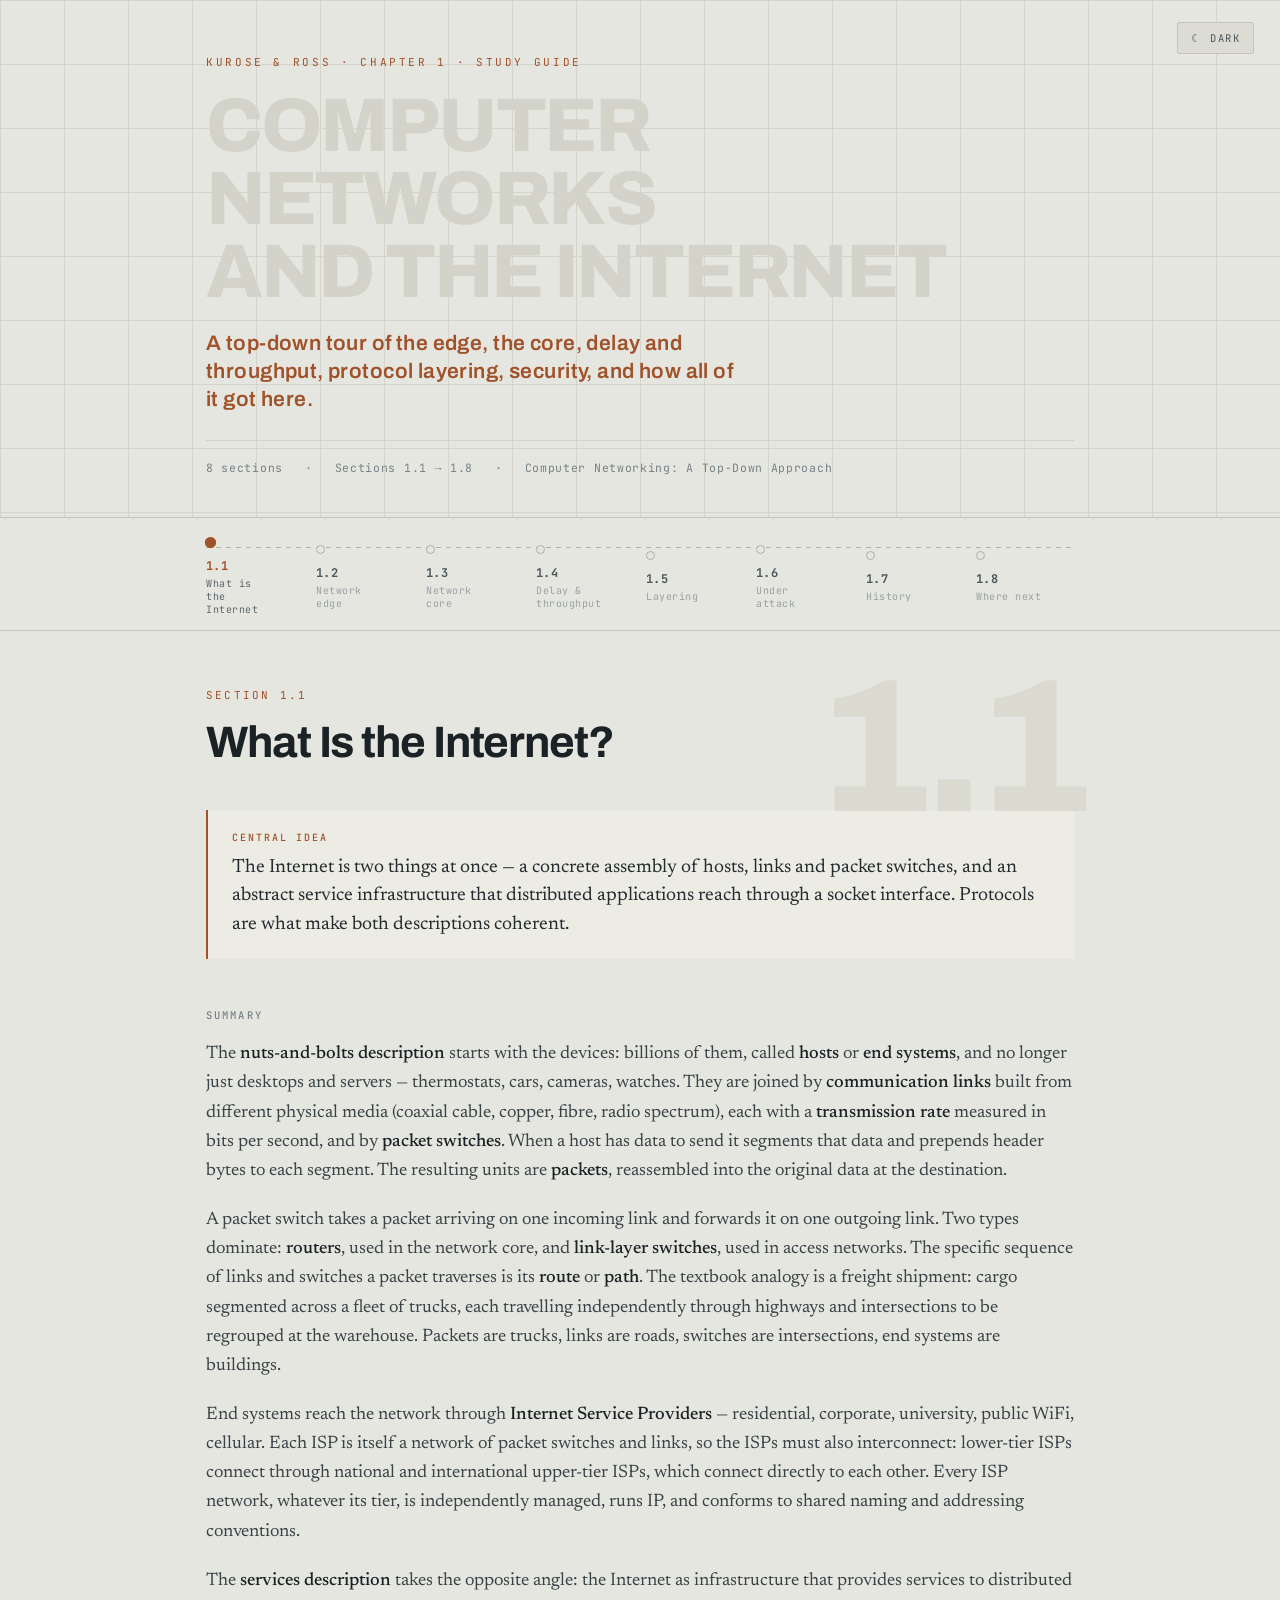
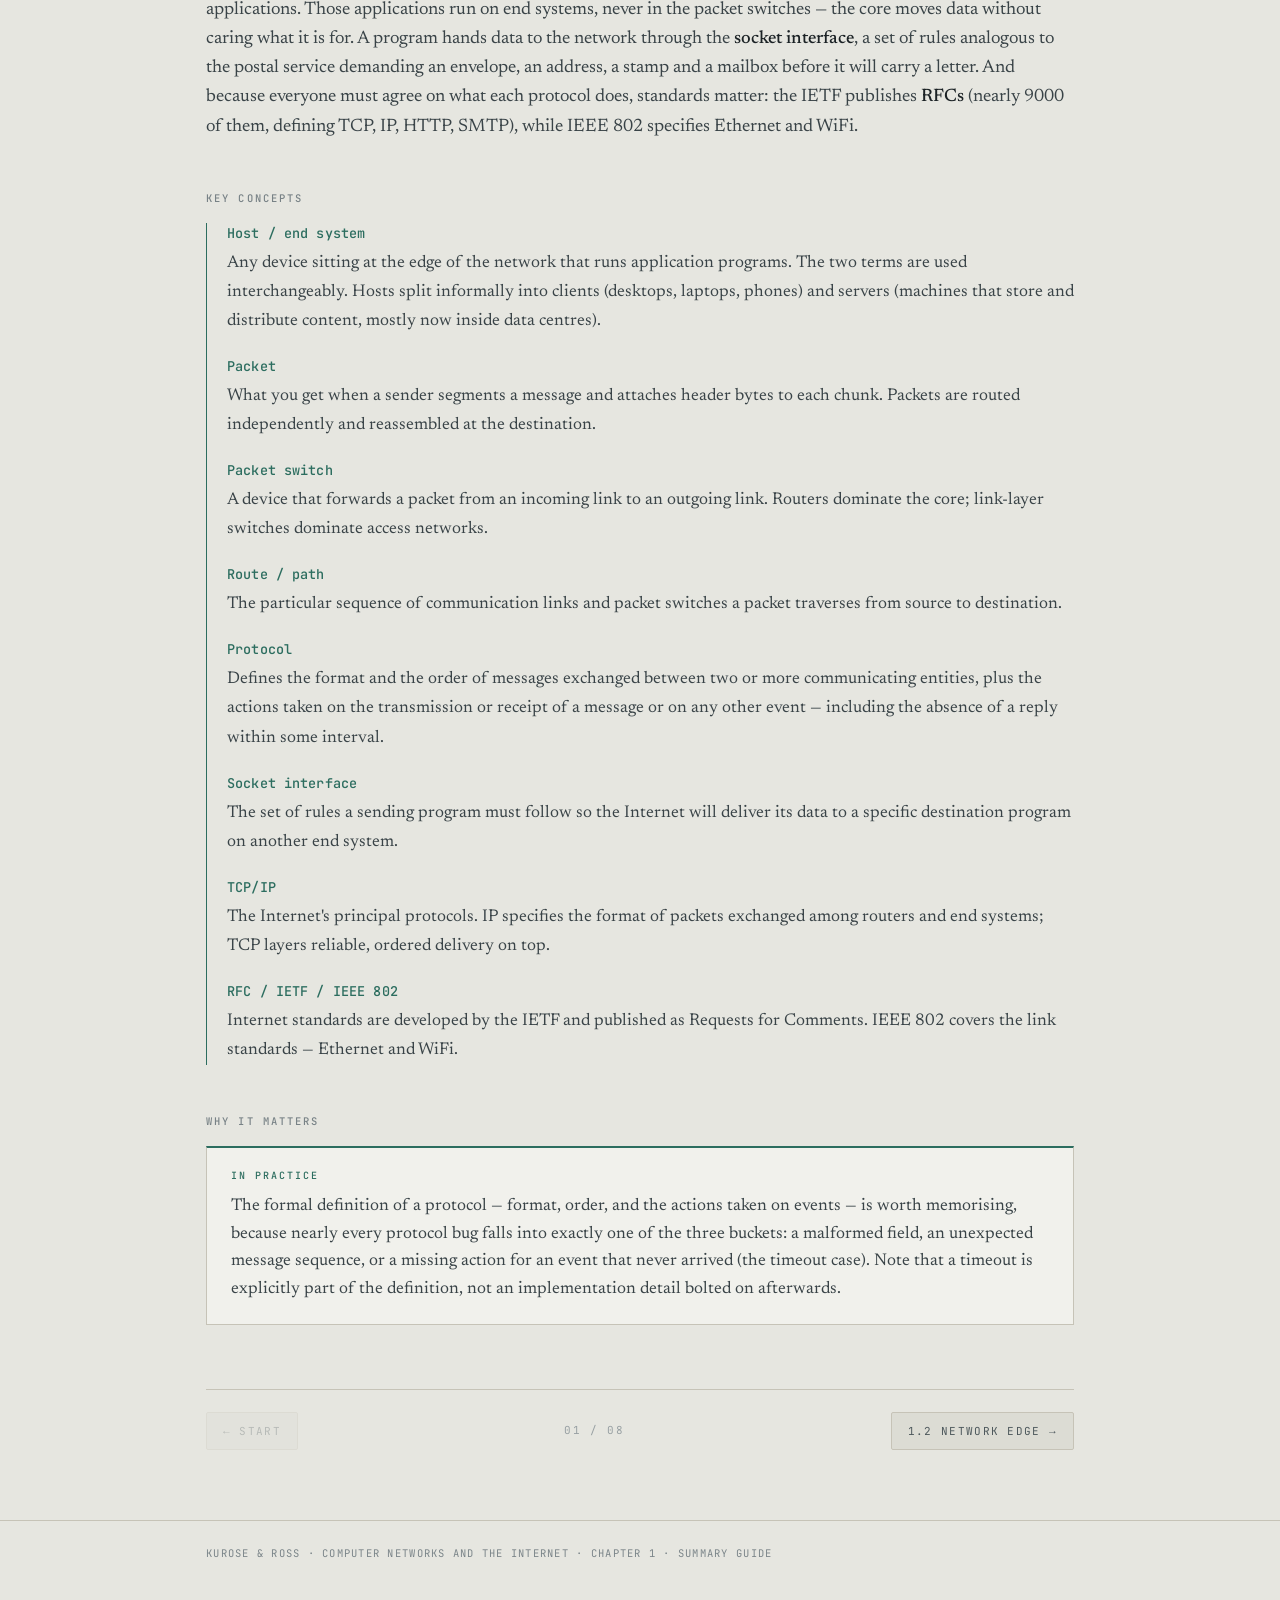
==== index.html @ 09e441ec "Add Chapter 1 study guide site with GitHub Pages deploy Single-page interactive study guide to Kuros" ====
<!DOCTYPE html>
<html lang="en" data-theme="dark">
<head>
<meta charset="utf-8">
<meta name="viewport" content="width=device-width, initial-scale=1">
<title>Chapter 1 · Computer Networks and the Internet — Study Guide</title>
<meta name="description" content="An interactive study guide to Chapter 1 of Kurose &amp; Ross, Computer Networking: A Top-Down Approach. Eight sections covering the network edge, the core, delay and throughput, protocol layering, security, and the history of the Internet.">
<meta name="color-scheme" content="dark light">
<meta name="theme-color" content="#101619" media="(prefers-color-scheme: dark)">
<meta name="theme-color" content="#e6e6e0" media="(prefers-color-scheme: light)">

<!-- Social preview. URLs are absolute because scrapers require it; update them
     if the site ever moves to a different Pages URL or a custom domain. -->
<meta property="og:type" content="article">
<meta property="og:title" content="Computer Networks and the Internet — Chapter 1 Study Guide">
<meta property="og:description" content="The edge, the core, delay and throughput, protocol layering, security, and how all of it got here.">
<meta property="og:image" content="https://juan-gar.github.io/computer-networking-book/og-image.png">
<meta property="og:image:width" content="1200">
<meta property="og:image:height" content="630">
<meta property="og:url" content="https://juan-gar.github.io/computer-networking-book/">
<meta name="twitter:card" content="summary_large_image">

<link rel="icon" href="data:image/svg+xml,%3Csvg xmlns='http://www.w3.org/2000/svg' viewBox='0 0 32 32'%3E%3Crect width='32' height='32' fill='%23101619'/%3E%3Cpath d='M4 16h24' stroke='%232d3d45' stroke-width='1.5' stroke-dasharray='3 3'/%3E%3Ccircle cx='7' cy='16' r='3' fill='%23cd7f4d'/%3E%3Ccircle cx='16' cy='16' r='2.5' fill='none' stroke='%235fae9d' stroke-width='1.5'/%3E%3Ccircle cx='25' cy='16' r='2.5' fill='none' stroke='%235fae9d' stroke-width='1.5'/%3E%3C/svg%3E">

<link rel="preload" href="fonts/archivo-latin-wght-normal.woff2" as="font" type="font/woff2" crossorigin>
<link rel="preload" href="fonts/newsreader-latin-wght-normal.woff2" as="font" type="font/woff2" crossorigin>
<link rel="preload" href="fonts/jetbrains-mono-latin-wght-normal.woff2" as="font" type="font/woff2" crossorigin>
<style>
/* Self-hosted variable fonts (Fontsource, SIL OFL 1.1). Latin subset, weight axis only.
   No third-party requests: the page renders fully offline. */
@font-face{
  font-family:"Archivo";
  font-style:normal;
  font-weight:100 900;
  font-display:swap;
  src:url(fonts/archivo-latin-wght-normal.woff2) format("woff2-variations"),
      url(fonts/archivo-latin-wght-normal.woff2) format("woff2");
  unicode-range:U+0000-00FF,U+0131,U+0152-0153,U+02BB-02BC,U+02C6,U+02DA,U+02DC,U+0304,U+0308,U+0329,U+2000-206F,U+20AC,U+2122,U+2191,U+2193,U+2212,U+2215,U+FEFF,U+FFFD;
}
@font-face{
  font-family:"Newsreader";
  font-style:normal;
  font-weight:200 800;
  font-display:swap;
  src:url(fonts/newsreader-latin-wght-normal.woff2) format("woff2-variations"),
      url(fonts/newsreader-latin-wght-normal.woff2) format("woff2");
  unicode-range:U+0000-00FF,U+0131,U+0152-0153,U+02BB-02BC,U+02C6,U+02DA,U+02DC,U+0304,U+0308,U+0329,U+2000-206F,U+20AC,U+2122,U+2191,U+2193,U+2212,U+2215,U+FEFF,U+FFFD;
}
@font-face{
  font-family:"JetBrains Mono";
  font-style:normal;
  font-weight:100 800;
  font-display:swap;
  src:url(fonts/jetbrains-mono-latin-wght-normal.woff2) format("woff2-variations"),
      url(fonts/jetbrains-mono-latin-wght-normal.woff2) format("woff2");
  unicode-range:U+0000-00FF,U+0131,U+0152-0153,U+02BB-02BC,U+02C6,U+02DA,U+02DC,U+0304,U+0308,U+0329,U+2000-206F,U+20AC,U+2122,U+2191,U+2193,U+2212,U+2215,U+FEFF,U+FFFD;
}
:root{
  --bg:#101619;
  --bg-nav:#151d21;
  --bg-nav-hover:#1a252a;
  --bg-nav-active:#1e2b31;
  --bg-card:#161f24;
  --bg-thesis:#18232a;
  --bg-code:#0c1114;
  --border-strong:#2d3d45;
  --border-main:#223038;
  --border-soft:#1b262c;
  --border-divider:#1e2a30;
  --copper:#cd7f4d;
  --copper-dim:#8a5836;
  --verdigris:#5fae9d;
  --text-primary:#e9eff1;
  --text-body:#b2bfc4;
  --text-thesis:#dbe4e7;
  --text-muted:#8b9aa0;
  --text-dim:#6b797f;
  --text-dimmer:#4e5a5f;
  --text-nav:#93a2a8;
  --text-footer:#5c696e;
  --ghost-title:#1c272d;
  --ghost-numeral:#16201f;
  --grid-line:#1a252b;
}
[data-theme="light"]{
  --bg:#e6e6e0;
  --bg-nav:#dcdcd4;
  --bg-nav-hover:#d3d3ca;
  --bg-nav-active:#cbcbc0;
  --bg-card:#f1f1ec;
  --bg-thesis:#ecebe4;
  --bg-code:#e0e0d8;
  --border-strong:#b3b0a4;
  --border-main:#c6c3b7;
  --border-soft:#d4d1c6;
  --border-divider:#cfccc1;
  --copper:#a0522a;
  --copper-dim:#b98a67;
  --verdigris:#2c6d5f;
  --text-primary:#1b2225;
  --text-body:#394347;
  --text-thesis:#232b2e;
  --text-muted:#5b666a;
  --text-dim:#788286;
  --text-dimmer:#98a0a3;
  --text-nav:#4d585c;
  --text-footer:#7b8589;
  --ghost-title:#d4d3c9;
  --ghost-numeral:#dbdad0;
  --grid-line:#d5d4ca;
}

*{box-sizing:border-box;}
html{scroll-behavior:smooth;}
body{
  margin:0;
  background:var(--bg);
  color:var(--text-body);
  font-family:"Newsreader",Georgia,serif;
  font-size:18px;
  line-height:1.62;
  -webkit-font-smoothing:antialiased;
  transition:background .25s ease,color .25s ease;
}
@media (prefers-reduced-motion:reduce){
  html{scroll-behavior:auto;}
  *{transition:none !important;animation:none !important;}
}
.wrap{max-width:920px;margin:0 auto;padding:0 26px;}

/* ---------- masthead ---------- */
.masthead{
  position:relative;
  border-bottom:1px solid var(--border-main);
  overflow:hidden;
  background-image:linear-gradient(var(--grid-line) 1px,transparent 1px),linear-gradient(90deg,var(--grid-line) 1px,transparent 1px);
  background-size:64px 64px;
}
.masthead .wrap{padding-top:54px;padding-bottom:40px;}
.eyebrow{
  font-family:"JetBrains Mono",monospace;
  font-size:11px;letter-spacing:.24em;text-transform:uppercase;
  color:var(--copper);margin:0 0 18px;
}
.mast-title{
  font-family:"Archivo",sans-serif;
  font-weight:800;
  font-size:clamp(38px,7.4vw,76px);
  line-height:.96;
  letter-spacing:-.03em;
  color:var(--ghost-title);
  margin:0;
  text-transform:uppercase;
}
.mast-title em{
  display:block;font-style:normal;color:var(--copper);
  font-size:clamp(15px,2.1vw,21px);font-weight:600;letter-spacing:.02em;
  text-transform:none;margin-top:20px;line-height:1.35;
  max-width:44ch;
}
.mast-meta{
  margin-top:26px;padding-top:18px;border-top:1px solid var(--border-soft);
  font-family:"JetBrains Mono",monospace;font-size:11.5px;letter-spacing:.06em;
  color:var(--text-dim);display:flex;flex-wrap:wrap;gap:8px 22px;
}
.theme-toggle{
  position:absolute;top:22px;right:26px;z-index:5;
  background:var(--bg-nav);border:1px solid var(--border-main);color:var(--text-nav);
  font-family:"JetBrains Mono",monospace;font-size:10.5px;letter-spacing:.14em;
  text-transform:uppercase;padding:8px 13px;cursor:pointer;border-radius:2px;
  transition:background .18s,color .18s,border-color .18s;
}
.theme-toggle:hover{background:var(--bg-nav-hover);color:var(--text-primary);border-color:var(--border-strong);}

/* ---------- hop rail (signature) ---------- */
.rail-outer{
  position:sticky;top:0;z-index:20;
  background:var(--bg);
  border-bottom:1px solid var(--border-main);
}
.rail-scroll{overflow-x:auto;scrollbar-width:thin;}
.rail{
  position:relative;display:flex;gap:0;min-width:max-content;
  padding:20px 26px 14px;margin:0 auto;max-width:920px;
}
.rail::before{
  content:"";position:absolute;left:26px;right:26px;top:29px;height:1px;
  background:repeating-linear-gradient(90deg,var(--border-strong) 0 5px,transparent 5px 10px);
}
.hop{
  position:relative;background:none;border:0;padding:0 16px 0 0;margin-right:14px;
  cursor:pointer;text-align:left;font-family:"JetBrains Mono",monospace;
  color:var(--text-dim);min-width:96px;
}
.hop:last-child{margin-right:0;}
.hop .dot{
  display:block;width:9px;height:9px;border-radius:50%;
  background:var(--bg);border:1px solid var(--border-strong);
  position:relative;z-index:2;margin-bottom:11px;
  transition:background .18s,border-color .18s,transform .18s;
}
.hop .num{display:block;font-size:12px;font-weight:700;letter-spacing:.04em;color:var(--text-nav);}
.hop .lbl{display:block;font-size:10px;letter-spacing:.05em;margin-top:3px;color:var(--text-dimmer);line-height:1.3;max-width:11ch;}
.hop:hover .dot{border-color:var(--copper);}
.hop:hover .num,.hop:hover .lbl{color:var(--text-primary);}
.hop.active .dot{background:var(--copper);border-color:var(--copper);transform:scale(1.25);}
.hop.active .num{color:var(--copper);}
.hop.active .lbl{color:var(--text-muted);}
.hop:focus-visible{outline:2px solid var(--verdigris);outline-offset:4px;}

/* ---------- panels ---------- */
.panel{display:none;padding:56px 0 0;}
.panel.active{display:block;}
.sec-head{position:relative;margin-bottom:44px;}
.sec-numeral{
  position:absolute;right:-10px;top:-34px;pointer-events:none;user-select:none;
  font-family:"Archivo",sans-serif;font-weight:800;font-size:clamp(90px,17vw,190px);
  line-height:1;color:var(--ghost-numeral);letter-spacing:-.05em;z-index:0;
}
.sec-label{
  position:relative;z-index:1;
  font-family:"JetBrains Mono",monospace;font-size:11px;letter-spacing:.2em;
  text-transform:uppercase;color:var(--copper);margin:0 0 14px;
}
.sec-title{
  position:relative;z-index:1;
  font-family:"Archivo",sans-serif;font-weight:700;letter-spacing:-.025em;
  font-size:clamp(28px,4.6vw,44px);line-height:1.06;color:var(--text-primary);margin:0;
  max-width:17ch;
}

h3.block{
  font-family:"JetBrains Mono",monospace;font-size:10.5px;letter-spacing:.2em;
  text-transform:uppercase;color:var(--text-dim);margin:48px 0 16px;font-weight:500;
}
.idea{
  border-left:2px solid var(--copper);
  background:var(--bg-thesis);
  padding:20px 24px;margin:0 0 8px;
  color:var(--text-thesis);font-size:19px;line-height:1.5;
}
.idea .idea-tag{
  display:block;font-family:"JetBrains Mono",monospace;font-size:10px;
  letter-spacing:.2em;text-transform:uppercase;color:var(--copper);margin-bottom:9px;font-weight:500;
}
.summary p{margin:0 0 20px;}
.summary p:last-child{margin-bottom:0;}
.summary strong{color:var(--text-primary);font-weight:500;}

.concepts{list-style:none;margin:0;padding:0 0 0 20px;border-left:1px solid var(--verdigris);}
.concepts li{margin-bottom:20px;}
.concepts li:last-child{margin-bottom:0;}
.concepts .term{
  font-family:"JetBrains Mono",monospace;font-size:13.5px;font-weight:500;
  color:var(--verdigris);display:block;margin-bottom:4px;letter-spacing:.01em;
}
.concepts .def{color:var(--text-body);font-size:17px;line-height:1.55;}

.formulas{
  background:var(--bg-code);border:1px solid var(--border-soft);
  padding:6px 0;margin:0;
}
.formula{display:flex;flex-wrap:wrap;gap:4px 20px;align-items:baseline;padding:12px 22px;border-bottom:1px solid var(--border-divider);}
.formula:last-child{border-bottom:0;}
.formula code{
  font-family:"JetBrains Mono",monospace;font-size:14px;color:var(--copper);
  font-weight:500;white-space:nowrap;
}
.formula span{font-size:15.5px;color:var(--text-muted);line-height:1.45;}

.figures{display:grid;grid-template-columns:repeat(auto-fill,minmax(230px,1fr));gap:1px;background:var(--border-soft);border:1px solid var(--border-soft);}
.fig{background:var(--bg-card);padding:18px 20px;}
.fig .name{font-family:"Archivo",sans-serif;font-weight:600;color:var(--text-primary);font-size:17px;letter-spacing:-.01em;}
.fig .role{font-family:"JetBrains Mono",monospace;font-size:10.5px;letter-spacing:.1em;text-transform:uppercase;color:var(--copper);margin:5px 0 8px;}
.fig .note{font-size:15.5px;color:var(--text-muted);line-height:1.5;}

.practice{
  border:1px solid var(--border-main);border-top:2px solid var(--verdigris);
  background:var(--bg-card);padding:20px 24px;margin-top:8px;
}
.practice .p-tag{
  font-family:"JetBrains Mono",monospace;font-size:10px;letter-spacing:.2em;
  text-transform:uppercase;color:var(--verdigris);display:block;margin-bottom:9px;font-weight:500;
}
.practice p{margin:0;color:var(--text-body);font-size:17px;}

.roadmap{list-style:none;margin:0;padding:0;border-top:1px solid var(--border-divider);}
.roadmap li{display:flex;gap:18px;align-items:baseline;padding:13px 2px;border-bottom:1px solid var(--border-divider);}
.roadmap .ch{font-family:"JetBrains Mono",monospace;font-size:12px;color:var(--copper);font-weight:700;min-width:22px;}
.roadmap .t{color:var(--text-primary);font-size:17px;}
.roadmap .d{color:var(--text-muted);font-size:15.5px;}

/* ---------- pagination ---------- */
.pager{
  display:flex;align-items:center;justify-content:space-between;gap:14px;
  margin:64px 0 0;padding:22px 0 0;border-top:1px solid var(--border-main);
}
.pager button{
  background:var(--bg-nav);border:1px solid var(--border-main);color:var(--text-nav);
  font-family:"JetBrains Mono",monospace;font-size:11px;letter-spacing:.12em;
  text-transform:uppercase;padding:11px 16px;cursor:pointer;border-radius:2px;
  transition:background .18s,color .18s,border-color .18s;max-width:44%;text-align:left;
}
.pager button:hover:not(:disabled){background:var(--bg-nav-hover);color:var(--text-primary);border-color:var(--copper);}
.pager button:disabled{opacity:.3;cursor:not-allowed;}
.pager button:focus-visible{outline:2px solid var(--verdigris);outline-offset:3px;}
.pager .pos{font-family:"JetBrains Mono",monospace;font-size:11px;letter-spacing:.14em;color:var(--text-dimmer);white-space:nowrap;}

footer{margin-top:70px;border-top:1px solid var(--border-main);}
footer .wrap{padding-top:24px;padding-bottom:44px;}
footer p{
  font-family:"JetBrains Mono",monospace;font-size:10.5px;letter-spacing:.12em;
  color:var(--text-footer);margin:0;text-transform:uppercase;
}

@media (max-width:640px){
  body{font-size:17px;}
  .wrap{padding:0 18px;}
  .rail{padding-left:18px;padding-right:18px;}
  .rail::before{left:18px;right:18px;}
  .sec-numeral{top:-18px;right:-4px;}
  .pager{flex-wrap:wrap;}
  .pager .pos{order:3;width:100%;text-align:center;padding-top:6px;}
  .pager button{max-width:48%;}
}
</style>
</head>
<script>
// Applied before first paint so a stored light theme does not flash dark.
(function(){
  try{
    var t = localStorage.getItem("ch1-theme");
    if(!t) t = (window.matchMedia && window.matchMedia("(prefers-color-scheme: light)").matches) ? "light" : "dark";
    document.documentElement.setAttribute("data-theme", t);
  }catch(e){}
})();
</script>
<body>

<header class="masthead">
  <button class="theme-toggle" id="themeBtn" aria-label="Switch colour theme">☀ Light</button>
  <div class="wrap">
    <p class="eyebrow">Kurose &amp; Ross · Chapter 1 · Study guide</p>
    <h1 class="mast-title">Computer Networks<br>and the Internet
      <em>A top-down tour of the edge, the core, delay and throughput, protocol layering, security, and how all of it got here.</em>
    </h1>
    <div class="mast-meta">
      <span>8 sections</span><span>·</span><span>Sections 1.1 → 1.8</span><span>·</span><span>Computer Networking: A Top-Down Approach</span>
    </div>
  </div>
</header>

<div class="rail-outer">
  <div class="rail-scroll">
    <nav class="rail" id="rail" aria-label="Chapter sections"></nav>
  </div>
</div>

<main class="wrap" id="panels"></main>

<footer>
  <div class="wrap">
    <p>Kurose &amp; Ross · Computer Networks and the Internet · Chapter 1 · Summary guide</p>
  </div>
</footer>

<script>
const sections = [
{
  hop:"1.1", short:"What is the Internet",
  label:"Section 1.1",
  title:"What Is the Internet?",
  idea:"The Internet is two things at once — a concrete assembly of hosts, links and packet switches, and an abstract service infrastructure that distributed applications reach through a socket interface. Protocols are what make both descriptions coherent.",
  summary:[
    `The <strong>nuts-and-bolts description</strong> starts with the devices: billions of them, called <strong>hosts</strong> or <strong>end systems</strong>, and no longer just desktops and servers — thermostats, cars, cameras, watches. They are joined by <strong>communication links</strong> built from different physical media (coaxial cable, copper, fibre, radio spectrum), each with a <strong>transmission rate</strong> measured in bits per second, and by <strong>packet switches</strong>. When a host has data to send it segments that data and prepends header bytes to each segment. The resulting units are <strong>packets</strong>, reassembled into the original data at the destination.`,
    `A packet switch takes a packet arriving on one incoming link and forwards it on one outgoing link. Two types dominate: <strong>routers</strong>, used in the network core, and <strong>link-layer switches</strong>, used in access networks. The specific sequence of links and switches a packet traverses is its <strong>route</strong> or <strong>path</strong>. The textbook analogy is a freight shipment: cargo segmented across a fleet of trucks, each travelling independently through highways and intersections to be regrouped at the warehouse. Packets are trucks, links are roads, switches are intersections, end systems are buildings.`,
    `End systems reach the network through <strong>Internet Service Providers</strong> — residential, corporate, university, public WiFi, cellular. Each ISP is itself a network of packet switches and links, so the ISPs must also interconnect: lower-tier ISPs connect through national and international upper-tier ISPs, which connect directly to each other. Every ISP network, whatever its tier, is independently managed, runs IP, and conforms to shared naming and addressing conventions.`,
    `The <strong>services description</strong> takes the opposite angle: the Internet as infrastructure that provides services to distributed applications. Those applications run on end systems, never in the packet switches — the core moves data without caring what it is for. A program hands data to the network through the <strong>socket interface</strong>, a set of rules analogous to the postal service demanding an envelope, an address, a stamp and a mailbox before it will carry a letter. And because everyone must agree on what each protocol does, standards matter: the IETF publishes <strong>RFCs</strong> (nearly 9000 of them, defining TCP, IP, HTTP, SMTP), while IEEE 802 specifies Ethernet and WiFi.`
  ],
  concepts:[
    {t:"Host / end system", d:"Any device sitting at the edge of the network that runs application programs. The two terms are used interchangeably. Hosts split informally into clients (desktops, laptops, phones) and servers (machines that store and distribute content, mostly now inside data centres)."},
    {t:"Packet", d:"What you get when a sender segments a message and attaches header bytes to each chunk. Packets are routed independently and reassembled at the destination."},
    {t:"Packet switch", d:"A device that forwards a packet from an incoming link to an outgoing link. Routers dominate the core; link-layer switches dominate access networks."},
    {t:"Route / path", d:"The particular sequence of communication links and packet switches a packet traverses from source to destination."},
    {t:"Protocol", d:"Defines the format and the order of messages exchanged between two or more communicating entities, plus the actions taken on the transmission or receipt of a message or on any other event — including the absence of a reply within some interval."},
    {t:"Socket interface", d:"The set of rules a sending program must follow so the Internet will deliver its data to a specific destination program on another end system."},
    {t:"TCP/IP", d:"The Internet's principal protocols. IP specifies the format of packets exchanged among routers and end systems; TCP layers reliable, ordered delivery on top."},
    {t:"RFC / IETF / IEEE 802", d:"Internet standards are developed by the IETF and published as Requests for Comments. IEEE 802 covers the link standards — Ethernet and WiFi."}
  ],
  practice:`The formal definition of a protocol — format, order, and the actions taken on events — is worth memorising, because nearly every protocol bug falls into exactly one of the three buckets: a malformed field, an unexpected message sequence, or a missing action for an event that never arrived (the timeout case). Note that a timeout is explicitly part of the definition, not an implementation detail bolted on afterwards.`
},
{
  hop:"1.2", short:"Network edge",
  label:"Section 1.2",
  title:"The Network Edge",
  idea:"The edge is where applications live and where almost all of today's bandwidth constraint sits. Access technologies differ mainly along two axes: whether capacity is dedicated or shared, and whether upstream and downstream are symmetric.",
  summary:[
    `Hosts divide into <strong>clients</strong> and <strong>servers</strong>, and most servers now live inside <strong>data centres</strong> — tens to hundreds of thousands of commodity hosts, called blades, stacked 20 to 40 per rack and interconnected by their own internal networks. Data centres do three jobs: serve the operator's own product, act as massively parallel compute for the operator's data processing, and rent capacity to everyone else as <strong>cloud computing</strong>.`,
    `The <strong>access network</strong> is the network that physically connects an end system to its first router — the <strong>edge router</strong>. <strong>DSL</strong> reuses the existing telephone local loop: the home DSL modem talks to a <strong>DSLAM</strong> in the telco's central office, and frequency-division splits the single line into three apparent links — downstream (50 kHz–1 MHz), upstream (4–50 kHz), and ordinary voice (0–4 kHz). It is <strong>asymmetric</strong> by design, and the achievable rate falls off with distance to the central office; beyond roughly 5 to 10 miles, DSL is not an option.`,
    `<strong>Cable</strong> access reuses the cable television plant: fibre runs from the head end to neighbourhood junctions serving 500 to 5,000 homes, then coaxial cable covers the last stretch — hence <strong>hybrid fibre coax</strong>. The <strong>CMTS</strong> at the head end plays the DSLAM's role. The decisive property is that HFC is a <strong>shared broadcast medium</strong>: every downstream packet travels to every home on the segment, and the upstream channel needs a multiple-access protocol to avoid collisions. Your throughput therefore depends on what your neighbours are doing. <strong>FTTH</strong> escapes this with direct fibre, or more commonly with an active optical network (switched Ethernet) or a <strong>passive optical network</strong> — an ONT at the home, a passive splitter aggregating fewer than 100 homes, an OLT at the central office. <strong>5G fixed wireless</strong> skips outside plant altogether, beaming to a modem in the house.`,
    `In enterprises, campuses and increasingly homes, the access technology is a LAN: <strong>Ethernet</strong> over twisted pair at 100 Mbps up to tens of Gbps, and <strong>WiFi</strong> (IEEE 802.11), shared, above 100 Mbps, within tens of metres of an access point. Wide-area cellular extends that range to tens of kilometres. Underneath all of it are <strong>physical media</strong>, split into guided (twisted pair, coax, fibre — waves confined to a solid) and unguided (terrestrial and satellite radio — waves in the atmosphere and space). One economic note that explains a lot of building wiring: the labour of installing a link can cost orders of magnitude more than the cable itself, so builders lay every medium at once.`
  ],
  concepts:[
    {t:"Access network", d:"The network physically connecting an end system to the first router on the path to any other end system."},
    {t:"DSLAM / CMTS / OLT", d:"The provider-side aggregation point for DSL, cable and PON respectively — where many subscriber lines terminate and analogue or optical signals are converted back for the provider's IP network."},
    {t:"Asymmetric access", d:"Downstream and upstream rates differ, downstream being higher. True of DSL, cable and most residential access; a consequence of the assumption that homes consume more than they produce."},
    {t:"Shared broadcast medium", d:"HFC's defining characteristic: all downstream traffic reaches every home on the segment and all upstream traffic shares one channel. Aggregate rate is divided among simultaneously active users, and collisions must be coordinated away."},
    {t:"PON vs AON", d:"Two optical distribution architectures. A passive optical network splits one fibre to under 100 homes with a passive splitter (packets are replicated at the splitter). An active optical network is essentially switched Ethernet."},
    {t:"Guided vs unguided media", d:"Guided media confine the wave to a solid (fibre, twisted pair, coax). Unguided media propagate through atmosphere or space (wireless LAN, satellite)."},
    {t:"Twisted pair", d:"Two insulated copper wires spiralled to cancel interference. Category 6a reaches 10 Gbps over about 100 metres. Still the dominant high-speed LAN medium despite repeated predictions of its death."},
    {t:"Fibre optics", d:"Pulses of light, each representing a bit. Tens to hundreds of gigabits per second, immune to electromagnetic interference, very low attenuation up to 100 km, hard to tap. Optical Carrier speeds are OC-n = n × 51.8 Mbps."},
    {t:"Satellite radio", d:"Geostationary satellites sit 36,000 km up, giving a 280 ms propagation delay in each direction path. LEO satellites orbit far closer but do not stay above one spot, so continuous coverage needs many of them."}
  ],
  practice:`The 280 ms geostationary figure is the cleanest illustration of a delay you cannot engineer away — it is a distance divided by roughly the speed of light. Buffers, rates, protocols and codecs are all negotiable; propagation is not. Keep this in the front of your mind for section 1.4, where the distinction between transmission delay and propagation delay does most of the analytical work in the chapter.`
},
{
  hop:"1.3", short:"Network core",
  label:"Section 1.3",
  title:"The Network Core",
  idea:"There are exactly two ways to move data through a network of links and switches: reserve resources in advance, or share them on demand and tolerate queues. The Internet chose the second, and its entire structure — from store-and-forward routers to the tiered ISP economy — follows from that one decision.",
  summary:[
    `In <strong>packet switching</strong>, a source breaks a message into packets, each transmitted over a link at that link's full rate: a packet of L bits over a link of rate R takes L/R seconds. Most switches use <strong>store-and-forward</strong> transmission, meaning a switch must receive the entire packet before it can transmit the first bit onward. Send one packet over N links of rate R and the end-to-end time is N·L/R. Pipelining then does the rest of the work: because the source starts packet 2 while the router forwards packet 1, three packets over two links arrive at 4L/R rather than 6L/R.`,
    `Each attached link has an <strong>output buffer</strong>. If an arriving packet finds the link busy it waits, adding a <strong>queuing delay</strong> that varies with congestion; if the buffer is already full, something gets dropped — either the arriving packet or one already queued. <strong>Packet loss</strong> is not a malfunction in this design, it is the pressure-release mechanism. Forwarding itself is table-driven: each end system has a hierarchical <strong>IP address</strong>, the source writes the destination's address into the packet header, and each router looks up a portion of that address in its <strong>forwarding table</strong> to select an outbound link. The book's analogy is a driver who never uses a map, asking successive gas-station attendants for directions — each reads a finer part of the address than the last. <strong>Routing protocols</strong> populate those tables automatically.`,
    `<strong>Circuit switching</strong> takes the other path: before any data moves, the network establishes a circuit and reserves buffer space and a constant transmission rate on every link along the way, for the whole session. Implementation is either <strong>FDM</strong> (a dedicated frequency band per circuit — 4 kHz in telephone networks) or <strong>TDM</strong> (time divided into frames, each frame into slots, one slot per frame per circuit). A circuit's rate is the frame rate times the bits per slot. The trade is explicit: guaranteed rate and no queuing, paid for with setup signalling and with capacity that sits idle whenever the talker stops talking. The restaurant analogy: reservations mean a hassle before you leave home but a table on arrival.`,
    `Why packet switching wins for bursty sources is arithmetic. Take a 1 Mbps link and users who need 100 kbps while active but are only active 10 percent of the time. Circuit switching supports exactly 10 users. Packet switching supports 35, because the probability that 11 or more are simultaneously active is about 0.0004 — so 99.96 percent of the time the aggregate arrival rate is below the link rate and packets flow essentially without delay. This is <strong>statistical multiplexing</strong>: circuit switching pre-allocates regardless of demand and wastes what is unneeded, while packet switching allocates on demand among whoever actually has something to send.`,
    `Finally, the <strong>network of networks</strong>, built up in five successive approximations. Structure 1: every access ISP connects to one global transit ISP, which charges them — customer and provider. Structure 2: competitors appear, and the global transit ISPs must interconnect with each other. Structure 3: nobody actually has a presence in every city, so a regional tier appears between access ISPs and roughly a dozen <strong>tier-1 ISPs</strong> at the top (no body officially confers tier-1 status). Structure 4: add <strong>PoPs</strong> where customer ISPs connect into a provider, <strong>multi-homing</strong> to two or more providers for resilience, settlement-free <strong>peering</strong> between ISPs at the same level to keep traffic off paid upstream links, and <strong>IXPs</strong> — over 600 of them — where many ISPs peer in one building. Structure 5, today's Internet: add <strong>content-provider networks</strong> like Google's private global backbone, which peers directly with lower-tier ISPs to bypass the upper tiers entirely, and buys transit only where it must.`
  ],
  formulas:[
    {e:"d_trans = L / R", n:"Time to push a packet of L bits onto a link of rate R bits/sec."},
    {e:"d_end-to-end = N · L / R", n:"One packet over N links of equal rate R, store-and-forward, ignoring queuing, propagation and processing."},
    {e:"circuit rate = R_link / slots", n:"TDM. Example from the text: 1.536 Mbps over 24 slots gives 64 kbps per circuit, so a 640,000-bit file takes 10 s plus 500 ms of setup."}
  ],
  concepts:[
    {t:"Store-and-forward", d:"A switch must receive an entire packet before transmitting its first bit onward. This is why the end-to-end delay for one packet over N links is N·L/R rather than L/R."},
    {t:"Output buffer (output queue)", d:"Per-link storage holding packets waiting to be transmitted. The source of queuing delay, and — when full — of packet loss."},
    {t:"Forwarding table", d:"Per-router mapping from destination addresses (or address prefixes) to outbound links. Consulted on every packet."},
    {t:"Routing protocol", d:"The automated mechanism that sets forwarding tables — for example by computing shortest paths from each router to each destination."},
    {t:"Circuit switching", d:"Resources along a path are reserved for the duration of a session. Guaranteed constant rate, no queuing, at the cost of setup complexity and idle capacity."},
    {t:"FDM / TDM", d:"The two ways to implement circuits on a link. FDM gives each connection a continuous slice of the frequency spectrum; TDM gives each connection the whole link during recurring time slots."},
    {t:"Statistical multiplexing", d:"Sharing a link on demand, packet by packet, among only those users who currently have data. The reason packet switching serves three times as many bursty users as circuit switching at essentially the same performance."},
    {t:"Tier-1 ISP", d:"An ISP at the top of the hierarchy that pays no one for transit — about a dozen exist. Peering among them is settlement-free."},
    {t:"PoP / multi-homing / peering / IXP", d:"A PoP is a group of routers where customer ISPs connect into a provider. Multi-homing means connecting to two or more providers so a single provider failure is survivable. Peering is a direct, usually settlement-free connection between two ISPs at the same level. An IXP is a third-party building where many ISPs peer at once."},
    {t:"Content-provider network", d:"A private global network run by a large content operator, connecting its own data centres and peering directly into lower-tier ISPs to bypass the paid upper tiers and control delivery quality."}
  ],
  practice:`Structure 5 explains something you can measure from your own laptop: latency to a large content provider is often lower than latency to a small self-hosted service in the same city. The provider has built and peered its way directly into your access ISP; the small service still transits the hierarchy. It also explains why "where do we peer" is a business question with performance consequences, not the other way round.`
},
{
  hop:"1.4", short:"Delay & throughput",
  label:"Section 1.4",
  title:"Delay, Loss, and Throughput",
  idea:"Total delay decomposes into four terms, only one of which is variable. Throughput is set by the bottleneck link — and in today's Internet the bottleneck is usually in the access network, unless contention pushes it into the core.",
  summary:[
    `At every node a packet accumulates four delays. <strong>Processing delay</strong> covers examining the header, deciding the outbound link and checking for bit errors — microseconds or less in fast routers. <strong>Queuing delay</strong> is time spent in the output buffer waiting for earlier packets, ranging from zero to milliseconds and varying packet by packet. <strong>Transmission delay</strong>, L/R, is the time to push all the packet's bits onto the link. <strong>Propagation delay</strong>, d/s, is the time for one bit to travel the length of the link at 2–3 × 10⁸ metres per second. Their sum is the nodal delay.`,
    `The distinction that trips everyone up is transmission versus propagation. Transmission delay is a function of packet length and link rate, and has nothing to do with distance. Propagation delay is a function of distance and medium, and has nothing to do with packet length or link rate. The caravan analogy: ten cars queue at a tollbooth that services one car every 12 seconds, so pushing the whole caravan onto the road takes 2 minutes — that is transmission. Driving the 100 km to the next tollbooth at 100 km/h takes an hour — that is propagation. Change the numbers so cars travel faster than the booth can serve them, and the front of the caravan reaches the next booth before the back has left the first: exactly what happens when the leading bits of a packet arrive at the next router while the tail is still being transmitted.`,
    `Queuing delay is governed by <strong>traffic intensity</strong>, La/R — average arrival rate in packets/sec times bits per packet, over the link rate. If La/R exceeds 1, the queue grows without bound and delay heads for infinity, which gives the golden rule of traffic engineering: design so that traffic intensity stays below 1. Below 1, the arrival pattern decides. Perfectly periodic arrivals, one every L/R seconds, never queue at all. Bursty arrivals queue substantially even at the same average rate. And as intensity approaches 1, average queuing delay rises sharply rather than linearly — a small percentage increase in load produces a much larger percentage increase in delay. Because real buffers are finite, the practical outcome is not infinite delay but <strong>packet loss</strong>: an arriving packet finds a full queue and is dropped, which from the end system looks like a packet that entered the core and never emerged.`,
    `<strong>Throughput</strong> is the other headline metric: instantaneous throughput is the rate the receiver is currently getting bits; average throughput over a transfer of F bits taking T seconds is F/T. Think of bits as fluid and links as pipes — end-to-end throughput is the minimum rate across the path, the <strong>bottleneck link</strong>. For a server on a 2 Mbps uplink and a client on a 1 Mbps access link, throughput is 1 Mbps and a 32-million-bit file takes 32 seconds. Because the modern core is over-provisioned, the bottleneck is usually one of the two access links — but not always: run 10 simultaneous transfers across a shared 5 Mbps core link and each gets 500 kbps, well under both access rates. Throughput depends on the intervening traffic, not only on the path's own rates. <strong>Traceroute</strong> makes all of this visible, sending packets that expire at successive routers and reporting three round-trip times per hop; in the book's sample trace, the sudden jump between hop 7 and hop 8 is a transatlantic fibre, i.e. pure propagation delay.`
  ],
  formulas:[
    {e:"d_nodal = d_proc + d_queue + d_trans + d_prop", n:"The four components at a single node."},
    {e:"d_trans = L / R  ·  d_prop = d / s", n:"Transmission depends on packet size and link rate. Propagation depends on distance and medium. Never on each other."},
    {e:"d_end-end = N (d_proc + d_trans + d_prop)", n:"N hops, uncongested network, homogeneous links. Generalises equation 1.1 by adding processing and propagation."},
    {e:"I = L·a / R", n:"Traffic intensity. Above 1 the queue diverges. Approaching 1, average queuing delay rises non-linearly."},
    {e:"throughput = min{R₁, R₂, … , R_N}", n:"The bottleneck link rate — adjusted downward when other flows share a link."}
  ],
  concepts:[
    {t:"Processing delay", d:"Header examination, forwarding decision, error checking. Microseconds; usually negligible, but it caps a router's maximum forwarding rate."},
    {t:"Queuing delay", d:"Time in the output buffer. The only one of the four that varies from packet to packet, which is why it is characterised statistically — mean, variance, and the probability of exceeding a threshold."},
    {t:"Transmission delay", d:"L/R. The time to push a packet's bits onto the link. Independent of distance."},
    {t:"Propagation delay", d:"d/s. The time for a bit to traverse the link at close to the speed of light. Independent of packet size and link rate."},
    {t:"Traffic intensity", d:"La/R. The ratio of the average bit arrival rate to the link's transmission rate. The single number that predicts whether queuing delay will be trivial or catastrophic."},
    {t:"Packet loss", d:"What happens instead of unbounded delay, because queues are finite. The fraction of lost packets rises with traffic intensity; lost packets may be retransmitted end to end."},
    {t:"Instantaneous vs average throughput", d:"The rate right now versus F/T over the whole transfer. Some applications need a floor on the instantaneous rate; file transfers only care about the average."},
    {t:"Bottleneck link", d:"The minimum-rate link along a path, which sets end-to-end throughput. A high-rate link can still be the bottleneck if enough other flows cross it."},
    {t:"Traceroute", d:"A diagnostic that sends packets designed to expire at hop n, eliciting a reply from each router in turn. Reveals the path and the round-trip delay to every intervening router — three samples per hop."}
  ],
  practice:`The traffic-intensity curve is the formal version of something you have already watched on a dashboard: p99 latency exploding while average utilisation moves from 85 to 92 percent. That non-linearity is why capacity planning targets a utilisation level rather than saturation, and why "the link isn't full" is not evidence that queuing isn't hurting you. Note also that a lost packet and a very delayed packet are the same event seen from opposite sides of a finite buffer.`
},
{
  hop:"1.5", short:"Layering",
  label:"Section 1.5",
  title:"Protocol Layers and Their Service Models",
  idea:"Layering buys modularity: each layer implements a service by doing its own work and using only the service directly below. Encapsulation is the mechanism that makes it work — every layer treats the layer above as opaque payload.",
  summary:[
    `The airline analogy sets it up. Ticketing, baggage, gate, takeoff/landing and routing each perform an action of their own and use the service of the layer beneath. Ticketing gets you counter to counter; baggage gets an already-ticketed person and their bags check to claim; the gate layer gets them gate to gate; takeoff/landing gets them runway to runway. The payoff is that you can change how a layer works — board passengers by height instead of row — without touching anything else, provided the service it offers stays the same. Changing an implementation is a very different thing from changing a service.`,
    `The Internet protocol stack has five layers. The <strong>application layer</strong> holds network applications and their protocols — HTTP, SMTP, FTP, DNS — and its packet is a <strong>message</strong>. The <strong>transport layer</strong> carries application messages between endpoints; its packet is a <strong>segment</strong>. The <strong>network layer</strong> moves <strong>datagrams</strong> from host to host and holds IP plus the routing protocols. The <strong>link layer</strong> moves a datagram across one hop as a <strong>frame</strong>, using Ethernet, WiFi, DOCSIS or PPP as the link demands. The <strong>physical layer</strong> moves individual bits across the medium, and its protocols depend on the medium itself — one for twisted pair, another for coax, another for fibre.`,
    `Two transport protocols exist. <strong>TCP</strong> is connection-oriented and provides guaranteed delivery, flow control so a fast sender does not overrun a slow receiver, segmentation of long messages, and congestion control that throttles the source when the network is loaded. <strong>UDP</strong> is connectionless and does none of this — no reliability, no flow control, no congestion control. At the network layer, by contrast, there is exactly one protocol: every component with a network layer runs <strong>IP</strong>, which is why it is often just called the IP layer. Routing protocols vary from network to network; IP does not. Layering has costs too, and the text names them: a layer can duplicate functionality that already exists below (error recovery per link and again end to end), and a layer sometimes needs information that only another layer holds, which violates the separation the design was meant to buy.`,
    `<strong>Encapsulation</strong> is how the layers actually compose. The transport layer takes the application message M and prepends its header Ht, producing a segment. The network layer prepends Hn to that segment, producing a datagram. The link layer prepends Hl, producing a frame. At every layer, a packet is exactly two things: header fields and a payload — and the payload is the packet from the layer above. The corporate-memo analogy: the memo goes in an interoffice envelope addressed to a person and department, that envelope goes inside a postal envelope addressed to a branch office, and the receiving mailroom de-encapsulates in reverse. One structural point matters more than the rest: hosts implement all five layers, routers implement layers 1 through 3, and link-layer switches implement only 1 and 2. That is precisely why a switch cannot act on an IP address, and why the architecture's complexity concentrates at the edges.`
  ],
  concepts:[
    {t:"Service model", d:"What a layer offers to the layer above it. The interface that must stay stable when the implementation beneath changes."},
    {t:"Protocol stack", d:"The protocols of all layers taken together. In the Internet: application, transport, network, link, physical."},
    {t:"Message / segment / datagram / frame", d:"The names for a packet at the application, transport, network and link layers respectively. Using the right one tells your reader which layer you are talking about."},
    {t:"TCP", d:"Connection-oriented transport: guaranteed delivery, flow control, message segmentation, congestion control."},
    {t:"UDP", d:"Connectionless transport: no reliability, no flow control, no congestion control. A no-frills service for applications that would rather handle those themselves — or do without."},
    {t:"IP", d:"The single network-layer protocol every Internet component with a network layer must run. It defines the datagram fields and how end systems and routers act on them."},
    {t:"Encapsulation", d:"Each layer wraps the packet from above as its payload and prepends its own header. Every packet is header plus payload, all the way down."},
    {t:"Layer coverage by device", d:"Hosts implement all five layers. Routers implement layers 1 through 3. Link-layer switches implement layers 1 and 2, and recognise link addresses but not IP addresses."}
  ],
  practice:`"Hosts implement all five, routers three, switches two" is the sentence that settles most arguments about where a behaviour could possibly live. If a device has to act on a field, that field must belong to a layer the device actually implements. The chapter also names layering's failure mode honestly — duplicated functionality and layer violations — which is worth remembering before treating the model as a law rather than an engineering convenience.`
},
{
  hop:"1.6", short:"Under attack",
  label:"Section 1.6",
  title:"Networks Under Attack",
  idea:"The Internet was designed around a group of mutually trusting users on a transparent network, so security is retrofitted. Every attack class in this section exploits a default that was originally chosen for openness.",
  summary:[
    `<strong>Malware</strong> arrives alongside the traffic you asked for. Once resident on a host it can delete files, install spyware that harvests credentials and keystrokes, and send the results back over the same network. A compromised host may also be enrolled into a <strong>botnet</strong> of thousands of similar machines, used for spam distribution or as attack sources. Much modern malware is <strong>self-replicating</strong>: from each newly infected host it seeks entry into more hosts, so the infected population can grow exponentially.`,
    `<strong>Denial-of-service</strong> attacks make a host, network or piece of infrastructure unusable by legitimate users, and fall into three categories that need three different defences. A <strong>vulnerability attack</strong> sends a few well-crafted messages to a vulnerable application or operating system, stopping the service or crashing the host. <strong>Bandwidth flooding</strong> sends so many packets that the target's access link is saturated and legitimate packets never arrive. <strong>Connection flooding</strong> opens a large number of half-open or fully open TCP connections until the host is too bogged down to accept real ones.`,
    `Bandwidth flooding needs a rate of roughly R, the target's access rate. From a single source that is both hard to generate and easy to block upstream — which is exactly why <strong>DDoS</strong> exists: the attacker distributes the load across a botnet so that the aggregate approaches R while no single source looks remarkable. That makes DDoS substantially harder to detect and defend against than a single-source DoS.`,
    `Two more classes complete the picture. A <strong>packet sniffer</strong> is a passive receiver that records every packet it can hear — trivial near a wireless transmitter, and equally possible on a broadcast wired segment or from a compromised access router. Because it injects nothing, it is very hard to detect, so the defence is cryptography rather than detection. And <strong>IP spoofing</strong> exploits the fact that nothing binds the source address in a datagram to the sender: anyone can craft a packet with an arbitrary source address, content and destination, and the network will dutifully deliver it. The fix is <strong>end-point authentication</strong> — a mechanism for determining with confidence that a message really originated where it claims. The chapter is explicit about the root cause: sending a packet to any user is the default rather than a granted capability, and identity is taken at declared face value rather than authenticated.`
  ],
  concepts:[
    {t:"Malware", d:"Software that enters and infects a device over the network, then deletes data, exfiltrates private information, or enlists the host into a botnet."},
    {t:"Botnet", d:"A network of thousands of compromised devices under a single attacker's control, used for spam distribution or distributed denial-of-service."},
    {t:"Self-replicating malware", d:"Malware that, from each host it infects, seeks entry into further hosts — producing exponential spread."},
    {t:"Vulnerability attack", d:"A DoS variant: a crafted message sequence to a vulnerable application or OS that halts the service or crashes the host."},
    {t:"Bandwidth flooding", d:"A DoS variant: enough packet volume to clog the target's access link so legitimate traffic cannot get through."},
    {t:"Connection flooding", d:"A DoS variant: many half-open or open TCP connections, exhausting the host's capacity to accept legitimate ones."},
    {t:"DDoS", d:"Distributed denial of service. The attacker controls many sources so the aggregate rate reaches the damaging threshold while no single source is conspicuous or blockable."},
    {t:"Packet sniffer", d:"A passive receiver recording copies of packets in flight. Undetectable in principle because it transmits nothing; defended against with encryption."},
    {t:"IP spoofing", d:"Injecting packets with a forged source address. One of several ways a user can masquerade as another, and the reason end-point authentication is needed."}
  ],
  practice:`The three DoS categories need three unrelated mitigations — patching, absorption or scrubbing capacity, and connection-state limits. Treating "DDoS" as a single phenomenon is how organisations end up buying protection against the wrong one. The deeper point in this section is architectural rather than tactical: openness was a design default, not an oversight, and every retrofitted defence is working against that default.`
},
{
  hop:"1.7", short:"History",
  label:"Section 1.7",
  title:"A History of Computer Networking",
  idea:"Every structural property of today's Internet — packet switching, the TCP/IP split, layering, the DNS — was a specific decision made by a small group of people between 1961 and 1983.",
  summary:[
    `<strong>1961–1972.</strong> The dominant network was the telephone network, and circuit switching suited voice, which flows at a constant rate. Time-shared computers produced the opposite traffic pattern: bursts of activity separated by idle contemplation. Three groups invented packet switching independently. Leonard Kleinrock at MIT used queuing theory to demonstrate its effectiveness for bursty sources. Paul Baran at RAND pursued it for survivable military voice. Donald Davies and Roger Scantlebury developed the same ideas at the National Physical Laboratory in England. Lawrence Roberts published the ARPAnet plan; the first packet switch was installed at UCLA on Labor Day 1969, followed by SRI, UC Santa Barbara and Utah — four nodes by year's end. The first remote login crashed the SRI host after two characters, making the first message "Lo". The first host-to-host protocol was NCP; Ray Tomlinson wrote e-mail in 1972.`,
    `<strong>1972–1980.</strong> Networks multiplied and none could talk to the others: ALOHAnet in Hawaii, packet-satellite and packet-radio networks, Telenet, France's Cyclades, Tymnet, IBM's SNA. Vinton Cerf and Robert Kahn's work on interconnecting them produced the term <strong>internetting</strong>. Early TCP combined reliable in-order delivery with forwarding; the realisation that packetised voice needed an unreliable, non-flow-controlled transport drove the separation of IP out of TCP and the creation of UDP. By the end of the decade the three key protocols were conceptually in place. Meanwhile Norman Abramson's ALOHA protocol became the first multiple-access protocol, and Metcalfe and Boggs built Ethernet on that foundation to connect PCs, printers and shared disks.`,
    `<strong>1980–1990.</strong> Roughly 200 hosts became roughly 100,000. Growth came from academic networking: BITNET, CSNET, and from 1986 NSFNET, whose backbone grew from 56 kbps to 1.5 Mbps by the decade's end. On 1 January 1983 ARPAnet switched from NCP to TCP/IP in a single coordinated cutover — a flag day, with every host required to move that day. Late in the decade, host-based congestion control was added to TCP, and the DNS arrived to map human-readable names to 32-bit addresses. In parallel, France's state-sponsored Minitel put a free terminal in millions of homes, offering more than 20,000 services at its peak — a decade before most Americans had heard of the Internet.`,
    `<strong>1990s onward.</strong> ARPAnet ceased to exist, NSFNET lifted its commercial-use restrictions in 1991 and was decommissioned in 1995, and commercial ISPs took over the backbone. Tim Berners-Lee built HTML, HTTP, a server and a browser at CERN between 1989 and 1991; Mosaic and then Netscape brought a GUI to it, and by 1995 students were browsing daily. Four killer applications defined the decade — e-mail, the Web, instant messaging, and peer-to-peer file sharing — the first two from the research community, the last two from young entrepreneurs. Since 2000: broadband, fibre and 5G fixed wireless to the home enabling streaming video at scale; wireless devices overtaking wired in 2011; social networks becoming platforms in their own right; large providers building private global backbones that bypass the public Internet; and applications migrating wholesale into the cloud.`
  ],
  figures:[
    {n:"Leonard Kleinrock", r:"MIT, then UCLA", d:"Built the mathematical theory of packet switching from queuing theory in 1961–64, and supervised the first ARPAnet node in 1969."},
    {n:"Paul Baran", r:"RAND Institute", d:"Independently investigated packet switching from 1964, motivated by survivable voice communication over military networks."},
    {n:"Vinton Cerf & Robert Kahn", r:"DARPA", d:"Pioneered interconnecting dissimilar networks — the work that coined internetting and produced the architecture embodied in TCP."},
    {n:"Robert Metcalfe", r:"Xerox PARC", d:"With David Boggs, built Ethernet on top of Abramson's ALOHA multiple-access work, to connect PCs, printers and shared disks."},
    {n:"Tim Berners-Lee", r:"CERN", d:"Invented the Web between 1989 and 1991, delivering HTML, HTTP, a server and a browser — the four components together."}
  ],
  practice:`The 1983 flag day is the last time the Internet successfully changed a core protocol on a single date. Every transition since has had to be incremental and backward-compatible — IPv6 being the standing example. When you read that a protocol change has to be deployable one node at a time, this is the historical reason: the network long ago outgrew the possibility of a coordinated cutover.`
},
{
  hop:"1.8", short:"Where next",
  label:"Section 1.8",
  title:"Summary and the Road Ahead",
  idea:"The book descends the stack rather than climbing it: understand what applications need first, then examine how each layer beneath actually provides it.",
  summary:[
    `The chapter did two passes over the same territory. The first was structural: end systems and applications at the edge, access technologies and physical media, then the core, where packet switching and circuit switching were compared and the global ISP hierarchy assembled from five successive approximations. The second was analytical: the four delay components and simple quantitative models for each, traffic intensity and loss, throughput and bottleneck links, then protocol layering and service models, then security, then history.`,
    `A short list is worth carrying forward. Transmission delay depends on packet size and link rate; propagation delay depends on distance — they are independent quantities that people conflate constantly. End-to-end throughput is the bottleneck rate, adjusted downward by contention. Queuing delay is the only variable delay component and it degrades non-linearly as intensity approaches 1. Every layer's packet is header plus payload, and the payload is the layer above. Hosts implement five layers, routers three, switches two.`,
    `The remaining chapters follow the stack downward, on the reasoning that once you know what applications need, the services required to support them make sense, and only then are the implementation choices legible. Chapters 2 through 6 are the core sequence; chapters 7 and 8 take up wireless and mobility, and security, as topics that cut across all the layers.`
  ],
  roadmap:[
    {c:"2", t:"Application Layer", d:"HTTP, e-mail, DNS, video streaming, socket programming"},
    {c:"3", t:"Transport Layer", d:"Reliable transfer, TCP, UDP, congestion control"},
    {c:"4", t:"Network Layer: Data Plane", d:"Router internals, IP addressing, forwarding"},
    {c:"5", t:"Network Layer: Control Plane", d:"Routing algorithms, OSPF, BGP, SDN"},
    {c:"6", t:"The Link Layer and LANs", d:"Error detection, multiple access, Ethernet, switching, data centre networks"},
    {c:"7", t:"Wireless and Mobile Networks", d:"802.11, Bluetooth, 4G and 5G cellular, mobility management"},
    {c:"8", t:"Security in Computer Networks", d:"Cryptography, integrity, authentication, securing TCP/IP"}
  ],
  practice:`If you read only one section again before moving to chapter 2, make it 1.4. Delay, loss and throughput are the vocabulary the rest of the book uses to justify every design decision — TCP's congestion control, router buffer sizing, streaming's adaptive bitrate logic all get argued in exactly these terms.`
}
];

const rail = document.getElementById("rail");
const panels = document.getElementById("panels");
let current = 0;

sections.forEach((s, i) => {
  const b = document.createElement("button");
  b.className = "hop";
  b.type = "button";
  b.innerHTML = `<span class="dot"></span><span class="num">${s.hop}</span><span class="lbl">${s.short}</span>`;
  b.addEventListener("click", () => goTo(i));
  rail.appendChild(b);

  const p = document.createElement("section");
  p.className = "panel";

  let html = `
    <div class="sec-head">
      <div class="sec-numeral" aria-hidden="true">${s.hop}</div>
      <p class="sec-label">${s.label}</p>
      <h2 class="sec-title">${s.title}</h2>
    </div>
    <div class="idea"><span class="idea-tag">Central idea</span>${s.idea}</div>
    <h3 class="block">Summary</h3>
    <div class="summary">${s.summary.map(x => `<p>${x}</p>`).join("")}</div>`;

  if (s.formulas) {
    html += `<h3 class="block">Formulas worth keeping</h3>
      <div class="formulas">${s.formulas.map(f => `<div class="formula"><code>${f.e}</code><span>${f.n}</span></div>`).join("")}</div>`;
  }
  if (s.concepts) {
    html += `<h3 class="block">Key concepts</h3>
      <ul class="concepts">${s.concepts.map(c => `<li><span class="term">${c.t}</span><span class="def">${c.d}</span></li>`).join("")}</ul>`;
  }
  if (s.figures) {
    html += `<h3 class="block">Key figures</h3>
      <div class="figures">${s.figures.map(f => `<div class="fig"><div class="name">${f.n}</div><div class="role">${f.r}</div><div class="note">${f.d}</div></div>`).join("")}</div>`;
  }
  if (s.roadmap) {
    html += `<h3 class="block">The rest of the book</h3>
      <ul class="roadmap">${s.roadmap.map(r => `<li><span class="ch">${r.c}</span><span><span class="t">${r.t}</span> — <span class="d">${r.d}</span></span></li>`).join("")}</ul>`;
  }
  if (s.practice) {
    html += `<h3 class="block">Why it matters</h3>
      <div class="practice"><span class="p-tag">In practice</span><p>${s.practice}</p></div>`;
  }

  html += `
    <div class="pager">
      <button type="button" data-dir="-1">← ${i > 0 ? sections[i-1].hop + " " + sections[i-1].short : "Start"}</button>
      <span class="pos">${String(i+1).padStart(2,"0")} / ${String(sections.length).padStart(2,"0")}</span>
      <button type="button" data-dir="1">${i < sections.length-1 ? sections[i+1].hop + " " + sections[i+1].short : "End"} →</button>
    </div>`;

  p.innerHTML = html;
  p.querySelectorAll(".pager button").forEach(btn => {
    const dir = parseInt(btn.dataset.dir, 10);
    if ((i === 0 && dir === -1) || (i === sections.length-1 && dir === 1)) btn.disabled = true;
    btn.addEventListener("click", () => goTo(i + dir));
  });
  panels.appendChild(p);
});

const hopBtns = rail.querySelectorAll(".hop");
const panelEls = panels.querySelectorAll(".panel");

function goTo(idx){
  if (idx < 0 || idx >= sections.length) return;
  current = idx;
  hopBtns.forEach((b,i) => b.classList.toggle("active", i === idx));
  panelEls.forEach((p,i) => p.classList.toggle("active", i === idx));
  hopBtns[idx].scrollIntoView({block:"nearest", inline:"center", behavior:"smooth"});
  window.scrollTo({top:0, behavior:"smooth"});
}

document.addEventListener("keydown", e => {
  if (e.target.tagName === "INPUT" || e.target.tagName === "TEXTAREA") return;
  if (e.key === "ArrowRight") goTo(current + 1);
  if (e.key === "ArrowLeft") goTo(current - 1);
});

const THEME_KEY = "ch1-theme";
const themeBtn = document.getElementById("themeBtn");
let isDark = true;

function readStoredTheme(){
  try { return localStorage.getItem(THEME_KEY); } catch (e) { return null; }
}
function storeTheme(v){
  try { localStorage.setItem(THEME_KEY, v); } catch (e) { /* private mode: ignore */ }
}
function applyTheme(dark){
  isDark = dark;
  document.documentElement.setAttribute("data-theme", dark ? "dark" : "light");
  themeBtn.textContent = dark ? "☀ Light" : "☾ Dark";
  themeBtn.setAttribute("aria-pressed", String(!dark));
}

// Stored choice wins; otherwise follow the OS preference; otherwise dark.
const stored = readStoredTheme();
const prefersLight = window.matchMedia && window.matchMedia("(prefers-color-scheme: light)").matches;
applyTheme(stored ? stored === "dark" : !prefersLight);

themeBtn.addEventListener("click", () => {
  applyTheme(!isDark);
  storeTheme(isDark ? "dark" : "light");
});

goTo(0);
</script>
</body>
</html>
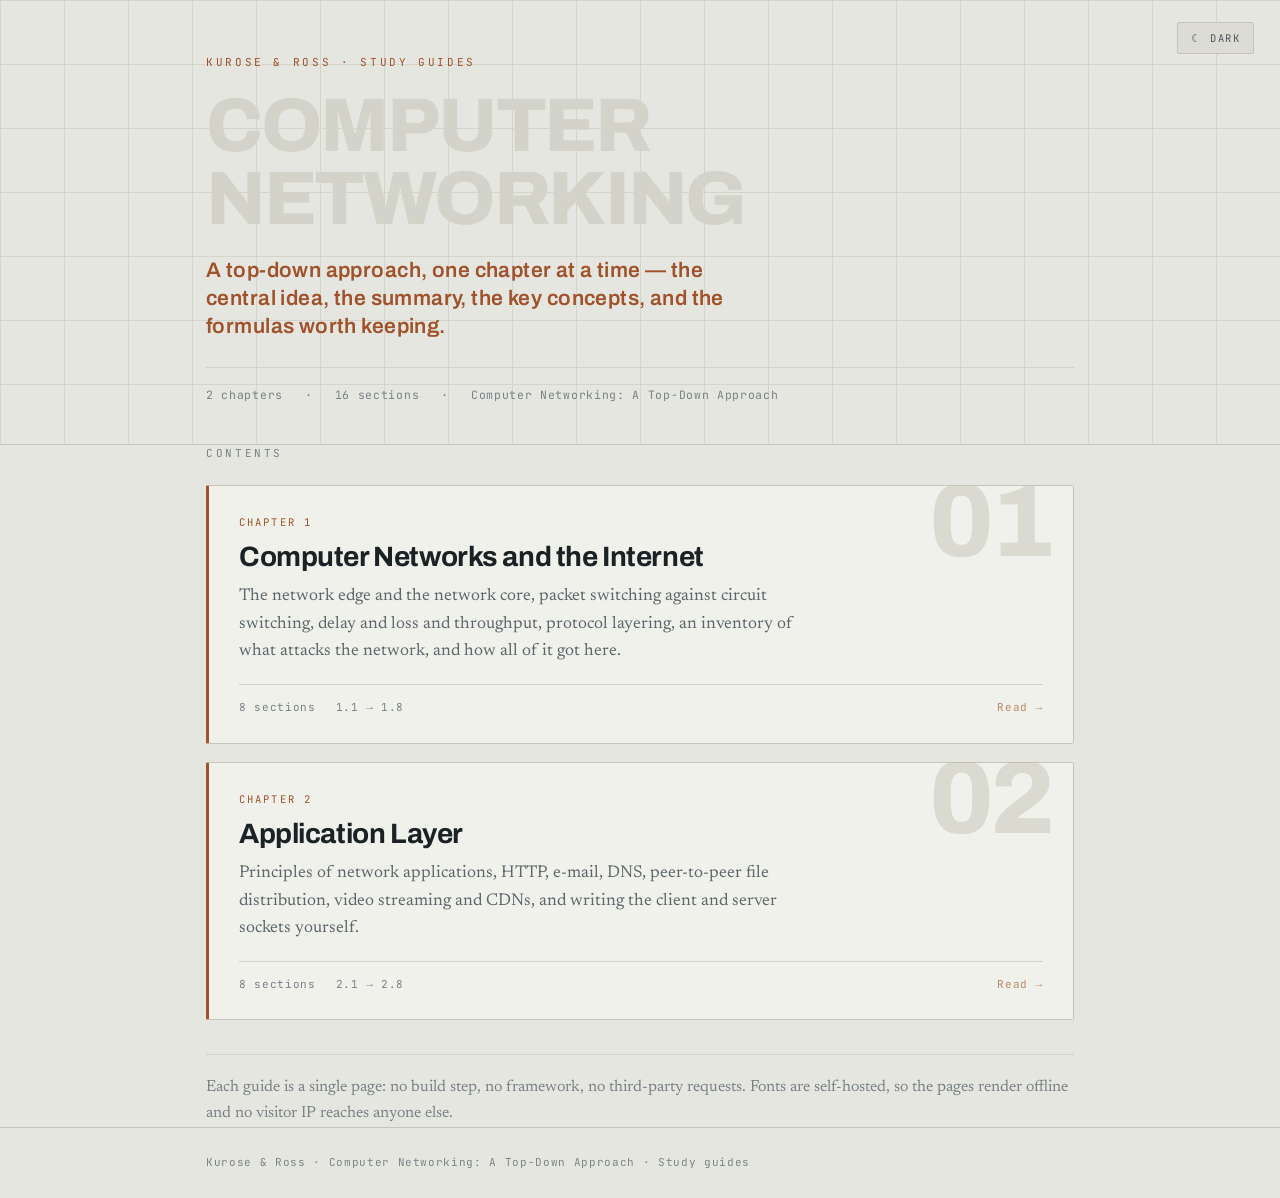
==== commit cc689661: "Add Chapter 2 and turn the site into a multi-chapter guide Chapter 1 moves from the root to ch1/ and" ====
--- a/index.html
+++ b/index.html
@@ -3,17 +3,17 @@
 <head>
 <meta charset="utf-8">
 <meta name="viewport" content="width=device-width, initial-scale=1">
-<title>Chapter 1 · Computer Networks and the Internet — Study Guide</title>
-<meta name="description" content="An interactive study guide to Chapter 1 of Kurose &amp; Ross, Computer Networking: A Top-Down Approach. Eight sections covering the network edge, the core, delay and throughput, protocol layering, security, and the history of the Internet.">
+<title>Computer Networking · A Top-Down Approach — Study Guides</title>
+<meta name="description" content="Interactive chapter-by-chapter study guides to Kurose &amp; Ross, Computer Networking: A Top-Down Approach. Each chapter covers its sections with a central idea, summary, key concepts, and the formulas worth keeping.">
 <meta name="color-scheme" content="dark light">
 <meta name="theme-color" content="#101619" media="(prefers-color-scheme: dark)">
 <meta name="theme-color" content="#e6e6e0" media="(prefers-color-scheme: light)">
 
 <!-- Social preview. URLs are absolute because scrapers require it; update them
      if the site ever moves to a different Pages URL or a custom domain. -->
-<meta property="og:type" content="article">
-<meta property="og:title" content="Computer Networks and the Internet — Chapter 1 Study Guide">
-<meta property="og:description" content="The edge, the core, delay and throughput, protocol layering, security, and how all of it got here.">
+<meta property="og:type" content="website">
+<meta property="og:title" content="Computer Networking — A Top-Down Approach Study Guides">
+<meta property="og:description" content="Interactive, chapter-by-chapter study guides to Kurose &amp; Ross.">
 <meta property="og:image" content="https://juan-gar.github.io/computer-networking-book/og-image.png">
 <meta property="og:image:width" content="1200">
 <meta property="og:image:height" content="630">
@@ -59,23 +59,17 @@
   --bg:#101619;
   --bg-nav:#151d21;
   --bg-nav-hover:#1a252a;
-  --bg-nav-active:#1e2b31;
   --bg-card:#161f24;
-  --bg-thesis:#18232a;
-  --bg-code:#0c1114;
   --border-strong:#2d3d45;
   --border-main:#223038;
   --border-soft:#1b262c;
-  --border-divider:#1e2a30;
   --copper:#cd7f4d;
   --copper-dim:#8a5836;
   --verdigris:#5fae9d;
   --text-primary:#e9eff1;
   --text-body:#b2bfc4;
-  --text-thesis:#dbe4e7;
   --text-muted:#8b9aa0;
   --text-dim:#6b797f;
-  --text-dimmer:#4e5a5f;
   --text-nav:#93a2a8;
   --text-footer:#5c696e;
   --ghost-title:#1c272d;
@@ -86,23 +80,17 @@
   --bg:#e6e6e0;
   --bg-nav:#dcdcd4;
   --bg-nav-hover:#d3d3ca;
-  --bg-nav-active:#cbcbc0;
   --bg-card:#f1f1ec;
-  --bg-thesis:#ecebe4;
-  --bg-code:#e0e0d8;
   --border-strong:#b3b0a4;
   --border-main:#c6c3b7;
   --border-soft:#d4d1c6;
-  --border-divider:#cfccc1;
   --copper:#a0522a;
   --copper-dim:#b98a67;
   --verdigris:#2c6d5f;
   --text-primary:#1b2225;
   --text-body:#394347;
-  --text-thesis:#232b2e;
   --text-muted:#5b666a;
   --text-dim:#788286;
-  --text-dimmer:#98a0a3;
   --text-nav:#4d585c;
   --text-footer:#7b8589;
   --ghost-title:#d4d3c9;
@@ -111,7 +99,6 @@
 }
 
 *{box-sizing:border-box;}
-html{scroll-behavior:smooth;}
 body{
   margin:0;
   background:var(--bg);
@@ -123,7 +110,6 @@
   transition:background .25s ease,color .25s ease;
 }
 @media (prefers-reduced-motion:reduce){
-  html{scroll-behavior:auto;}
   *{transition:none !important;animation:none !important;}
 }
 .wrap{max-width:920px;margin:0 auto;padding:0 26px;}
@@ -171,157 +157,63 @@
   transition:background .18s,color .18s,border-color .18s;
 }
 .theme-toggle:hover{background:var(--bg-nav-hover);color:var(--text-primary);border-color:var(--border-strong);}
-
-/* ---------- hop rail (signature) ---------- */
-.rail-outer{
-  position:sticky;top:0;z-index:20;
-  background:var(--bg);
-  border-bottom:1px solid var(--border-main);
-}
-.rail-scroll{overflow-x:auto;scrollbar-width:thin;}
-.rail{
-  position:relative;display:flex;gap:0;min-width:max-content;
-  padding:20px 26px 14px;margin:0 auto;max-width:920px;
-}
-.rail::before{
-  content:"";position:absolute;left:26px;right:26px;top:29px;height:1px;
-  background:repeating-linear-gradient(90deg,var(--border-strong) 0 5px,transparent 5px 10px);
-}
-.hop{
-  position:relative;background:none;border:0;padding:0 16px 0 0;margin-right:14px;
-  cursor:pointer;text-align:left;font-family:"JetBrains Mono",monospace;
-  color:var(--text-dim);min-width:96px;
-}
-.hop:last-child{margin-right:0;}
-.hop .dot{
-  display:block;width:9px;height:9px;border-radius:50%;
-  background:var(--bg);border:1px solid var(--border-strong);
-  position:relative;z-index:2;margin-bottom:11px;
+.theme-toggle:focus-visible,a:focus-visible{outline:2px solid var(--verdigris);outline-offset:3px;}
+
+/* ---------- chapter list ---------- */
+main{padding:56px 0 64px;}
+.section-label{
+  font-family:"JetBrains Mono",monospace;
+  font-size:11px;letter-spacing:.24em;text-transform:uppercase;
+  color:var(--text-dim);margin:0 0 22px;
+}
+.chapters{list-style:none;margin:0;padding:0;display:grid;gap:18px;}
+.chapter{
+  position:relative;
+  display:block;
+  padding:28px 30px 26px;
+  background:var(--bg-card);
+  border:1px solid var(--border-main);
+  border-left:3px solid var(--copper);
+  border-radius:2px;
+  text-decoration:none;color:inherit;
+  overflow:hidden;
   transition:background .18s,border-color .18s,transform .18s;
 }
-.hop .num{display:block;font-size:12px;font-weight:700;letter-spacing:.04em;color:var(--text-nav);}
-.hop .lbl{display:block;font-size:10px;letter-spacing:.05em;margin-top:3px;color:var(--text-dimmer);line-height:1.3;max-width:11ch;}
-.hop:hover .dot{border-color:var(--copper);}
-.hop:hover .num,.hop:hover .lbl{color:var(--text-primary);}
-.hop.active .dot{background:var(--copper);border-color:var(--copper);transform:scale(1.25);}
-.hop.active .num{color:var(--copper);}
-.hop.active .lbl{color:var(--text-muted);}
-.hop:focus-visible{outline:2px solid var(--verdigris);outline-offset:4px;}
-
-/* ---------- panels ---------- */
-.panel{display:none;padding:56px 0 0;}
-.panel.active{display:block;}
-.sec-head{position:relative;margin-bottom:44px;}
-.sec-numeral{
-  position:absolute;right:-10px;top:-34px;pointer-events:none;user-select:none;
-  font-family:"Archivo",sans-serif;font-weight:800;font-size:clamp(90px,17vw,190px);
-  line-height:1;color:var(--ghost-numeral);letter-spacing:-.05em;z-index:0;
-}
-.sec-label{
-  position:relative;z-index:1;
-  font-family:"JetBrains Mono",monospace;font-size:11px;letter-spacing:.2em;
-  text-transform:uppercase;color:var(--copper);margin:0 0 14px;
-}
-.sec-title{
-  position:relative;z-index:1;
-  font-family:"Archivo",sans-serif;font-weight:700;letter-spacing:-.025em;
-  font-size:clamp(28px,4.6vw,44px);line-height:1.06;color:var(--text-primary);margin:0;
-  max-width:17ch;
-}
-
-h3.block{
-  font-family:"JetBrains Mono",monospace;font-size:10.5px;letter-spacing:.2em;
-  text-transform:uppercase;color:var(--text-dim);margin:48px 0 16px;font-weight:500;
-}
-.idea{
-  border-left:2px solid var(--copper);
-  background:var(--bg-thesis);
-  padding:20px 24px;margin:0 0 8px;
-  color:var(--text-thesis);font-size:19px;line-height:1.5;
-}
-.idea .idea-tag{
-  display:block;font-family:"JetBrains Mono",monospace;font-size:10px;
-  letter-spacing:.2em;text-transform:uppercase;color:var(--copper);margin-bottom:9px;font-weight:500;
-}
-.summary p{margin:0 0 20px;}
-.summary p:last-child{margin-bottom:0;}
-.summary strong{color:var(--text-primary);font-weight:500;}
-
-.concepts{list-style:none;margin:0;padding:0 0 0 20px;border-left:1px solid var(--verdigris);}
-.concepts li{margin-bottom:20px;}
-.concepts li:last-child{margin-bottom:0;}
-.concepts .term{
-  font-family:"JetBrains Mono",monospace;font-size:13.5px;font-weight:500;
-  color:var(--verdigris);display:block;margin-bottom:4px;letter-spacing:.01em;
-}
-.concepts .def{color:var(--text-body);font-size:17px;line-height:1.55;}
-
-.formulas{
-  background:var(--bg-code);border:1px solid var(--border-soft);
-  padding:6px 0;margin:0;
-}
-.formula{display:flex;flex-wrap:wrap;gap:4px 20px;align-items:baseline;padding:12px 22px;border-bottom:1px solid var(--border-divider);}
-.formula:last-child{border-bottom:0;}
-.formula code{
-  font-family:"JetBrains Mono",monospace;font-size:14px;color:var(--copper);
-  font-weight:500;white-space:nowrap;
-}
-.formula span{font-size:15.5px;color:var(--text-muted);line-height:1.45;}
-
-.figures{display:grid;grid-template-columns:repeat(auto-fill,minmax(230px,1fr));gap:1px;background:var(--border-soft);border:1px solid var(--border-soft);}
-.fig{background:var(--bg-card);padding:18px 20px;}
-.fig .name{font-family:"Archivo",sans-serif;font-weight:600;color:var(--text-primary);font-size:17px;letter-spacing:-.01em;}
-.fig .role{font-family:"JetBrains Mono",monospace;font-size:10.5px;letter-spacing:.1em;text-transform:uppercase;color:var(--copper);margin:5px 0 8px;}
-.fig .note{font-size:15.5px;color:var(--text-muted);line-height:1.5;}
-
-.practice{
-  border:1px solid var(--border-main);border-top:2px solid var(--verdigris);
-  background:var(--bg-card);padding:20px 24px;margin-top:8px;
-}
-.practice .p-tag{
-  font-family:"JetBrains Mono",monospace;font-size:10px;letter-spacing:.2em;
-  text-transform:uppercase;color:var(--verdigris);display:block;margin-bottom:9px;font-weight:500;
-}
-.practice p{margin:0;color:var(--text-body);font-size:17px;}
-
-.roadmap{list-style:none;margin:0;padding:0;border-top:1px solid var(--border-divider);}
-.roadmap li{display:flex;gap:18px;align-items:baseline;padding:13px 2px;border-bottom:1px solid var(--border-divider);}
-.roadmap .ch{font-family:"JetBrains Mono",monospace;font-size:12px;color:var(--copper);font-weight:700;min-width:22px;}
-.roadmap .t{color:var(--text-primary);font-size:17px;}
-.roadmap .d{color:var(--text-muted);font-size:15.5px;}
-
-/* ---------- pagination ---------- */
-.pager{
-  display:flex;align-items:center;justify-content:space-between;gap:14px;
-  margin:64px 0 0;padding:22px 0 0;border-top:1px solid var(--border-main);
-}
-.pager button{
-  background:var(--bg-nav);border:1px solid var(--border-main);color:var(--text-nav);
-  font-family:"JetBrains Mono",monospace;font-size:11px;letter-spacing:.12em;
-  text-transform:uppercase;padding:11px 16px;cursor:pointer;border-radius:2px;
-  transition:background .18s,color .18s,border-color .18s;max-width:44%;text-align:left;
-}
-.pager button:hover:not(:disabled){background:var(--bg-nav-hover);color:var(--text-primary);border-color:var(--copper);}
-.pager button:disabled{opacity:.3;cursor:not-allowed;}
-.pager button:focus-visible{outline:2px solid var(--verdigris);outline-offset:3px;}
-.pager .pos{font-family:"JetBrains Mono",monospace;font-size:11px;letter-spacing:.14em;color:var(--text-dimmer);white-space:nowrap;}
-
-footer{margin-top:70px;border-top:1px solid var(--border-main);}
-footer .wrap{padding-top:24px;padding-bottom:44px;}
-footer p{
-  font-family:"JetBrains Mono",monospace;font-size:10.5px;letter-spacing:.12em;
-  color:var(--text-footer);margin:0;text-transform:uppercase;
-}
-
-@media (max-width:640px){
-  body{font-size:17px;}
-  .wrap{padding:0 18px;}
-  .rail{padding-left:18px;padding-right:18px;}
-  .rail::before{left:18px;right:18px;}
-  .sec-numeral{top:-18px;right:-4px;}
-  .pager{flex-wrap:wrap;}
-  .pager .pos{order:3;width:100%;text-align:center;padding-top:6px;}
-  .pager button{max-width:48%;}
+.chapter:hover{background:var(--bg-nav-hover);border-color:var(--border-strong);border-left-color:var(--copper);transform:translateX(3px);}
+.chapter-numeral{
+  position:absolute;right:22px;top:-16px;
+  font-family:"Archivo",sans-serif;font-weight:800;font-size:104px;line-height:1;
+  color:var(--ghost-numeral);letter-spacing:-.04em;pointer-events:none;user-select:none;
+}
+.chapter-eyebrow{
+  font-family:"JetBrains Mono",monospace;
+  font-size:10.5px;letter-spacing:.2em;text-transform:uppercase;
+  color:var(--copper);margin:0 0 10px;
+}
+.chapter-title{
+  font-family:"Archivo",sans-serif;font-weight:700;
+  font-size:clamp(21px,3.2vw,28px);line-height:1.15;letter-spacing:-.015em;
+  color:var(--text-primary);margin:0 0 10px;
+}
+.chapter-blurb{margin:0;color:var(--text-muted);font-size:17px;max-width:56ch;position:relative;}
+.chapter-meta{
+  margin-top:18px;padding-top:14px;border-top:1px solid var(--border-soft);
+  font-family:"JetBrains Mono",monospace;font-size:11px;letter-spacing:.06em;
+  color:var(--text-dim);display:flex;flex-wrap:wrap;gap:6px 20px;position:relative;
+}
+.chapter:hover .chapter-meta .go{color:var(--verdigris);}
+.chapter-meta .go{margin-left:auto;color:var(--copper-dim);transition:color .18s;}
+
+.note{
+  margin:34px 0 0;padding-top:20px;border-top:1px solid var(--border-soft);
+  font-size:16px;color:var(--text-dim);
+}
+
+footer{
+  border-top:1px solid var(--border-main);
+  padding:26px 0;
+  font-family:"JetBrains Mono",monospace;font-size:11px;letter-spacing:.06em;
+  color:var(--text-footer);
 }
 </style>
 </head>
@@ -329,7 +221,7 @@
 // Applied before first paint so a stored light theme does not flash dark.
 (function(){
   try{
-    var t = localStorage.getItem("ch1-theme");
+    var t = localStorage.getItem("cn-theme");
     if(!t) t = (window.matchMedia && window.matchMedia("(prefers-color-scheme: light)").matches) ? "light" : "dark";
     document.documentElement.setAttribute("data-theme", t);
   }catch(e){}
@@ -340,339 +232,68 @@
 <header class="masthead">
   <button class="theme-toggle" id="themeBtn" aria-label="Switch colour theme">☀ Light</button>
   <div class="wrap">
-    <p class="eyebrow">Kurose &amp; Ross · Chapter 1 · Study guide</p>
-    <h1 class="mast-title">Computer Networks<br>and the Internet
-      <em>A top-down tour of the edge, the core, delay and throughput, protocol layering, security, and how all of it got here.</em>
+    <p class="eyebrow">Kurose &amp; Ross · Study guides</p>
+    <h1 class="mast-title">Computer<br>Networking
+      <em>A top-down approach, one chapter at a time — the central idea, the summary, the key concepts, and the formulas worth keeping.</em>
     </h1>
     <div class="mast-meta">
-      <span>8 sections</span><span>·</span><span>Sections 1.1 → 1.8</span><span>·</span><span>Computer Networking: A Top-Down Approach</span>
+      <span>2 chapters</span><span>·</span><span>16 sections</span><span>·</span><span>Computer Networking: A Top-Down Approach</span>
     </div>
   </div>
 </header>
 
-<div class="rail-outer">
-  <div class="rail-scroll">
-    <nav class="rail" id="rail" aria-label="Chapter sections"></nav>
-  </div>
-</div>
-
-<main class="wrap" id="panels"></main>
+<main class="wrap">
+  <p class="section-label">Contents</p>
+
+  <ul class="chapters">
+    <li>
+      <a class="chapter" href="ch1/">
+        <span class="chapter-numeral" aria-hidden="true">01</span>
+        <p class="chapter-eyebrow">Chapter 1</p>
+        <h2 class="chapter-title">Computer Networks and the Internet</h2>
+        <p class="chapter-blurb">The network edge and the network core, packet switching against circuit switching,
+          delay and loss and throughput, protocol layering, an inventory of what attacks the network, and how all
+          of it got here.</p>
+        <div class="chapter-meta">
+          <span>8 sections</span><span>1.1 → 1.8</span><span class="go">Read →</span>
+        </div>
+      </a>
+    </li>
+    <li>
+      <a class="chapter" href="ch2/">
+        <span class="chapter-numeral" aria-hidden="true">02</span>
+        <p class="chapter-eyebrow">Chapter 2</p>
+        <h2 class="chapter-title">Application Layer</h2>
+        <p class="chapter-blurb">Principles of network applications, HTTP, e-mail, DNS, peer-to-peer file
+          distribution, video streaming and CDNs, and writing the client and server sockets yourself.</p>
+        <div class="chapter-meta">
+          <span>8 sections</span><span>2.1 → 2.8</span><span class="go">Read →</span>
+        </div>
+      </a>
+    </li>
+  </ul>
+
+  <p class="note">Each guide is a single page: no build step, no framework, no third-party requests.
+    Fonts are self-hosted, so the pages render offline and no visitor IP reaches anyone else.</p>
+</main>
 
 <footer>
-  <div class="wrap">
-    <p>Kurose &amp; Ross · Computer Networks and the Internet · Chapter 1 · Summary guide</p>
-  </div>
+  <div class="wrap">Kurose &amp; Ross · Computer Networking: A Top-Down Approach · Study guides</div>
 </footer>
 
 <script>
-const sections = [
-{
-  hop:"1.1", short:"What is the Internet",
-  label:"Section 1.1",
-  title:"What Is the Internet?",
-  idea:"The Internet is two things at once — a concrete assembly of hosts, links and packet switches, and an abstract service infrastructure that distributed applications reach through a socket interface. Protocols are what make both descriptions coherent.",
-  summary:[
-    `The <strong>nuts-and-bolts description</strong> starts with the devices: billions of them, called <strong>hosts</strong> or <strong>end systems</strong>, and no longer just desktops and servers — thermostats, cars, cameras, watches. They are joined by <strong>communication links</strong> built from different physical media (coaxial cable, copper, fibre, radio spectrum), each with a <strong>transmission rate</strong> measured in bits per second, and by <strong>packet switches</strong>. When a host has data to send it segments that data and prepends header bytes to each segment. The resulting units are <strong>packets</strong>, reassembled into the original data at the destination.`,
-    `A packet switch takes a packet arriving on one incoming link and forwards it on one outgoing link. Two types dominate: <strong>routers</strong>, used in the network core, and <strong>link-layer switches</strong>, used in access networks. The specific sequence of links and switches a packet traverses is its <strong>route</strong> or <strong>path</strong>. The textbook analogy is a freight shipment: cargo segmented across a fleet of trucks, each travelling independently through highways and intersections to be regrouped at the warehouse. Packets are trucks, links are roads, switches are intersections, end systems are buildings.`,
-    `End systems reach the network through <strong>Internet Service Providers</strong> — residential, corporate, university, public WiFi, cellular. Each ISP is itself a network of packet switches and links, so the ISPs must also interconnect: lower-tier ISPs connect through national and international upper-tier ISPs, which connect directly to each other. Every ISP network, whatever its tier, is independently managed, runs IP, and conforms to shared naming and addressing conventions.`,
-    `The <strong>services description</strong> takes the opposite angle: the Internet as infrastructure that provides services to distributed applications. Those applications run on end systems, never in the packet switches — the core moves data without caring what it is for. A program hands data to the network through the <strong>socket interface</strong>, a set of rules analogous to the postal service demanding an envelope, an address, a stamp and a mailbox before it will carry a letter. And because everyone must agree on what each protocol does, standards matter: the IETF publishes <strong>RFCs</strong> (nearly 9000 of them, defining TCP, IP, HTTP, SMTP), while IEEE 802 specifies Ethernet and WiFi.`
-  ],
-  concepts:[
-    {t:"Host / end system", d:"Any device sitting at the edge of the network that runs application programs. The two terms are used interchangeably. Hosts split informally into clients (desktops, laptops, phones) and servers (machines that store and distribute content, mostly now inside data centres)."},
-    {t:"Packet", d:"What you get when a sender segments a message and attaches header bytes to each chunk. Packets are routed independently and reassembled at the destination."},
-    {t:"Packet switch", d:"A device that forwards a packet from an incoming link to an outgoing link. Routers dominate the core; link-layer switches dominate access networks."},
-    {t:"Route / path", d:"The particular sequence of communication links and packet switches a packet traverses from source to destination."},
-    {t:"Protocol", d:"Defines the format and the order of messages exchanged between two or more communicating entities, plus the actions taken on the transmission or receipt of a message or on any other event — including the absence of a reply within some interval."},
-    {t:"Socket interface", d:"The set of rules a sending program must follow so the Internet will deliver its data to a specific destination program on another end system."},
-    {t:"TCP/IP", d:"The Internet's principal protocols. IP specifies the format of packets exchanged among routers and end systems; TCP layers reliable, ordered delivery on top."},
-    {t:"RFC / IETF / IEEE 802", d:"Internet standards are developed by the IETF and published as Requests for Comments. IEEE 802 covers the link standards — Ethernet and WiFi."}
-  ],
-  practice:`The formal definition of a protocol — format, order, and the actions taken on events — is worth memorising, because nearly every protocol bug falls into exactly one of the three buckets: a malformed field, an unexpected message sequence, or a missing action for an event that never arrived (the timeout case). Note that a timeout is explicitly part of the definition, not an implementation detail bolted on afterwards.`
-},
-{
-  hop:"1.2", short:"Network edge",
-  label:"Section 1.2",
-  title:"The Network Edge",
-  idea:"The edge is where applications live and where almost all of today's bandwidth constraint sits. Access technologies differ mainly along two axes: whether capacity is dedicated or shared, and whether upstream and downstream are symmetric.",
-  summary:[
-    `Hosts divide into <strong>clients</strong> and <strong>servers</strong>, and most servers now live inside <strong>data centres</strong> — tens to hundreds of thousands of commodity hosts, called blades, stacked 20 to 40 per rack and interconnected by their own internal networks. Data centres do three jobs: serve the operator's own product, act as massively parallel compute for the operator's data processing, and rent capacity to everyone else as <strong>cloud computing</strong>.`,
-    `The <strong>access network</strong> is the network that physically connects an end system to its first router — the <strong>edge router</strong>. <strong>DSL</strong> reuses the existing telephone local loop: the home DSL modem talks to a <strong>DSLAM</strong> in the telco's central office, and frequency-division splits the single line into three apparent links — downstream (50 kHz–1 MHz), upstream (4–50 kHz), and ordinary voice (0–4 kHz). It is <strong>asymmetric</strong> by design, and the achievable rate falls off with distance to the central office; beyond roughly 5 to 10 miles, DSL is not an option.`,
-    `<strong>Cable</strong> access reuses the cable television plant: fibre runs from the head end to neighbourhood junctions serving 500 to 5,000 homes, then coaxial cable covers the last stretch — hence <strong>hybrid fibre coax</strong>. The <strong>CMTS</strong> at the head end plays the DSLAM's role. The decisive property is that HFC is a <strong>shared broadcast medium</strong>: every downstream packet travels to every home on the segment, and the upstream channel needs a multiple-access protocol to avoid collisions. Your throughput therefore depends on what your neighbours are doing. <strong>FTTH</strong> escapes this with direct fibre, or more commonly with an active optical network (switched Ethernet) or a <strong>passive optical network</strong> — an ONT at the home, a passive splitter aggregating fewer than 100 homes, an OLT at the central office. <strong>5G fixed wireless</strong> skips outside plant altogether, beaming to a modem in the house.`,
-    `In enterprises, campuses and increasingly homes, the access technology is a LAN: <strong>Ethernet</strong> over twisted pair at 100 Mbps up to tens of Gbps, and <strong>WiFi</strong> (IEEE 802.11), shared, above 100 Mbps, within tens of metres of an access point. Wide-area cellular extends that range to tens of kilometres. Underneath all of it are <strong>physical media</strong>, split into guided (twisted pair, coax, fibre — waves confined to a solid) and unguided (terrestrial and satellite radio — waves in the atmosphere and space). One economic note that explains a lot of building wiring: the labour of installing a link can cost orders of magnitude more than the cable itself, so builders lay every medium at once.`
-  ],
-  concepts:[
-    {t:"Access network", d:"The network physically connecting an end system to the first router on the path to any other end system."},
-    {t:"DSLAM / CMTS / OLT", d:"The provider-side aggregation point for DSL, cable and PON respectively — where many subscriber lines terminate and analogue or optical signals are converted back for the provider's IP network."},
-    {t:"Asymmetric access", d:"Downstream and upstream rates differ, downstream being higher. True of DSL, cable and most residential access; a consequence of the assumption that homes consume more than they produce."},
-    {t:"Shared broadcast medium", d:"HFC's defining characteristic: all downstream traffic reaches every home on the segment and all upstream traffic shares one channel. Aggregate rate is divided among simultaneously active users, and collisions must be coordinated away."},
-    {t:"PON vs AON", d:"Two optical distribution architectures. A passive optical network splits one fibre to under 100 homes with a passive splitter (packets are replicated at the splitter). An active optical network is essentially switched Ethernet."},
-    {t:"Guided vs unguided media", d:"Guided media confine the wave to a solid (fibre, twisted pair, coax). Unguided media propagate through atmosphere or space (wireless LAN, satellite)."},
-    {t:"Twisted pair", d:"Two insulated copper wires spiralled to cancel interference. Category 6a reaches 10 Gbps over about 100 metres. Still the dominant high-speed LAN medium despite repeated predictions of its death."},
-    {t:"Fibre optics", d:"Pulses of light, each representing a bit. Tens to hundreds of gigabits per second, immune to electromagnetic interference, very low attenuation up to 100 km, hard to tap. Optical Carrier speeds are OC-n = n × 51.8 Mbps."},
-    {t:"Satellite radio", d:"Geostationary satellites sit 36,000 km up, giving a 280 ms propagation delay in each direction path. LEO satellites orbit far closer but do not stay above one spot, so continuous coverage needs many of them."}
-  ],
-  practice:`The 280 ms geostationary figure is the cleanest illustration of a delay you cannot engineer away — it is a distance divided by roughly the speed of light. Buffers, rates, protocols and codecs are all negotiable; propagation is not. Keep this in the front of your mind for section 1.4, where the distinction between transmission delay and propagation delay does most of the analytical work in the chapter.`
-},
-{
-  hop:"1.3", short:"Network core",
-  label:"Section 1.3",
-  title:"The Network Core",
-  idea:"There are exactly two ways to move data through a network of links and switches: reserve resources in advance, or share them on demand and tolerate queues. The Internet chose the second, and its entire structure — from store-and-forward routers to the tiered ISP economy — follows from that one decision.",
-  summary:[
-    `In <strong>packet switching</strong>, a source breaks a message into packets, each transmitted over a link at that link's full rate: a packet of L bits over a link of rate R takes L/R seconds. Most switches use <strong>store-and-forward</strong> transmission, meaning a switch must receive the entire packet before it can transmit the first bit onward. Send one packet over N links of rate R and the end-to-end time is N·L/R. Pipelining then does the rest of the work: because the source starts packet 2 while the router forwards packet 1, three packets over two links arrive at 4L/R rather than 6L/R.`,
-    `Each attached link has an <strong>output buffer</strong>. If an arriving packet finds the link busy it waits, adding a <strong>queuing delay</strong> that varies with congestion; if the buffer is already full, something gets dropped — either the arriving packet or one already queued. <strong>Packet loss</strong> is not a malfunction in this design, it is the pressure-release mechanism. Forwarding itself is table-driven: each end system has a hierarchical <strong>IP address</strong>, the source writes the destination's address into the packet header, and each router looks up a portion of that address in its <strong>forwarding table</strong> to select an outbound link. The book's analogy is a driver who never uses a map, asking successive gas-station attendants for directions — each reads a finer part of the address than the last. <strong>Routing protocols</strong> populate those tables automatically.`,
-    `<strong>Circuit switching</strong> takes the other path: before any data moves, the network establishes a circuit and reserves buffer space and a constant transmission rate on every link along the way, for the whole session. Implementation is either <strong>FDM</strong> (a dedicated frequency band per circuit — 4 kHz in telephone networks) or <strong>TDM</strong> (time divided into frames, each frame into slots, one slot per frame per circuit). A circuit's rate is the frame rate times the bits per slot. The trade is explicit: guaranteed rate and no queuing, paid for with setup signalling and with capacity that sits idle whenever the talker stops talking. The restaurant analogy: reservations mean a hassle before you leave home but a table on arrival.`,
-    `Why packet switching wins for bursty sources is arithmetic. Take a 1 Mbps link and users who need 100 kbps while active but are only active 10 percent of the time. Circuit switching supports exactly 10 users. Packet switching supports 35, because the probability that 11 or more are simultaneously active is about 0.0004 — so 99.96 percent of the time the aggregate arrival rate is below the link rate and packets flow essentially without delay. This is <strong>statistical multiplexing</strong>: circuit switching pre-allocates regardless of demand and wastes what is unneeded, while packet switching allocates on demand among whoever actually has something to send.`,
-    `Finally, the <strong>network of networks</strong>, built up in five successive approximations. Structure 1: every access ISP connects to one global transit ISP, which charges them — customer and provider. Structure 2: competitors appear, and the global transit ISPs must interconnect with each other. Structure 3: nobody actually has a presence in every city, so a regional tier appears between access ISPs and roughly a dozen <strong>tier-1 ISPs</strong> at the top (no body officially confers tier-1 status). Structure 4: add <strong>PoPs</strong> where customer ISPs connect into a provider, <strong>multi-homing</strong> to two or more providers for resilience, settlement-free <strong>peering</strong> between ISPs at the same level to keep traffic off paid upstream links, and <strong>IXPs</strong> — over 600 of them — where many ISPs peer in one building. Structure 5, today's Internet: add <strong>content-provider networks</strong> like Google's private global backbone, which peers directly with lower-tier ISPs to bypass the upper tiers entirely, and buys transit only where it must.`
-  ],
-  formulas:[
-    {e:"d_trans = L / R", n:"Time to push a packet of L bits onto a link of rate R bits/sec."},
-    {e:"d_end-to-end = N · L / R", n:"One packet over N links of equal rate R, store-and-forward, ignoring queuing, propagation and processing."},
-    {e:"circuit rate = R_link / slots", n:"TDM. Example from the text: 1.536 Mbps over 24 slots gives 64 kbps per circuit, so a 640,000-bit file takes 10 s plus 500 ms of setup."}
-  ],
-  concepts:[
-    {t:"Store-and-forward", d:"A switch must receive an entire packet before transmitting its first bit onward. This is why the end-to-end delay for one packet over N links is N·L/R rather than L/R."},
-    {t:"Output buffer (output queue)", d:"Per-link storage holding packets waiting to be transmitted. The source of queuing delay, and — when full — of packet loss."},
-    {t:"Forwarding table", d:"Per-router mapping from destination addresses (or address prefixes) to outbound links. Consulted on every packet."},
-    {t:"Routing protocol", d:"The automated mechanism that sets forwarding tables — for example by computing shortest paths from each router to each destination."},
-    {t:"Circuit switching", d:"Resources along a path are reserved for the duration of a session. Guaranteed constant rate, no queuing, at the cost of setup complexity and idle capacity."},
-    {t:"FDM / TDM", d:"The two ways to implement circuits on a link. FDM gives each connection a continuous slice of the frequency spectrum; TDM gives each connection the whole link during recurring time slots."},
-    {t:"Statistical multiplexing", d:"Sharing a link on demand, packet by packet, among only those users who currently have data. The reason packet switching serves three times as many bursty users as circuit switching at essentially the same performance."},
-    {t:"Tier-1 ISP", d:"An ISP at the top of the hierarchy that pays no one for transit — about a dozen exist. Peering among them is settlement-free."},
-    {t:"PoP / multi-homing / peering / IXP", d:"A PoP is a group of routers where customer ISPs connect into a provider. Multi-homing means connecting to two or more providers so a single provider failure is survivable. Peering is a direct, usually settlement-free connection between two ISPs at the same level. An IXP is a third-party building where many ISPs peer at once."},
-    {t:"Content-provider network", d:"A private global network run by a large content operator, connecting its own data centres and peering directly into lower-tier ISPs to bypass the paid upper tiers and control delivery quality."}
-  ],
-  practice:`Structure 5 explains something you can measure from your own laptop: latency to a large content provider is often lower than latency to a small self-hosted service in the same city. The provider has built and peered its way directly into your access ISP; the small service still transits the hierarchy. It also explains why "where do we peer" is a business question with performance consequences, not the other way round.`
-},
-{
-  hop:"1.4", short:"Delay & throughput",
-  label:"Section 1.4",
-  title:"Delay, Loss, and Throughput",
-  idea:"Total delay decomposes into four terms, only one of which is variable. Throughput is set by the bottleneck link — and in today's Internet the bottleneck is usually in the access network, unless contention pushes it into the core.",
-  summary:[
-    `At every node a packet accumulates four delays. <strong>Processing delay</strong> covers examining the header, deciding the outbound link and checking for bit errors — microseconds or less in fast routers. <strong>Queuing delay</strong> is time spent in the output buffer waiting for earlier packets, ranging from zero to milliseconds and varying packet by packet. <strong>Transmission delay</strong>, L/R, is the time to push all the packet's bits onto the link. <strong>Propagation delay</strong>, d/s, is the time for one bit to travel the length of the link at 2–3 × 10⁸ metres per second. Their sum is the nodal delay.`,
-    `The distinction that trips everyone up is transmission versus propagation. Transmission delay is a function of packet length and link rate, and has nothing to do with distance. Propagation delay is a function of distance and medium, and has nothing to do with packet length or link rate. The caravan analogy: ten cars queue at a tollbooth that services one car every 12 seconds, so pushing the whole caravan onto the road takes 2 minutes — that is transmission. Driving the 100 km to the next tollbooth at 100 km/h takes an hour — that is propagation. Change the numbers so cars travel faster than the booth can serve them, and the front of the caravan reaches the next booth before the back has left the first: exactly what happens when the leading bits of a packet arrive at the next router while the tail is still being transmitted.`,
-    `Queuing delay is governed by <strong>traffic intensity</strong>, La/R — average arrival rate in packets/sec times bits per packet, over the link rate. If La/R exceeds 1, the queue grows without bound and delay heads for infinity, which gives the golden rule of traffic engineering: design so that traffic intensity stays below 1. Below 1, the arrival pattern decides. Perfectly periodic arrivals, one every L/R seconds, never queue at all. Bursty arrivals queue substantially even at the same average rate. And as intensity approaches 1, average queuing delay rises sharply rather than linearly — a small percentage increase in load produces a much larger percentage increase in delay. Because real buffers are finite, the practical outcome is not infinite delay but <strong>packet loss</strong>: an arriving packet finds a full queue and is dropped, which from the end system looks like a packet that entered the core and never emerged.`,
-    `<strong>Throughput</strong> is the other headline metric: instantaneous throughput is the rate the receiver is currently getting bits; average throughput over a transfer of F bits taking T seconds is F/T. Think of bits as fluid and links as pipes — end-to-end throughput is the minimum rate across the path, the <strong>bottleneck link</strong>. For a server on a 2 Mbps uplink and a client on a 1 Mbps access link, throughput is 1 Mbps and a 32-million-bit file takes 32 seconds. Because the modern core is over-provisioned, the bottleneck is usually one of the two access links — but not always: run 10 simultaneous transfers across a shared 5 Mbps core link and each gets 500 kbps, well under both access rates. Throughput depends on the intervening traffic, not only on the path's own rates. <strong>Traceroute</strong> makes all of this visible, sending packets that expire at successive routers and reporting three round-trip times per hop; in the book's sample trace, the sudden jump between hop 7 and hop 8 is a transatlantic fibre, i.e. pure propagation delay.`
-  ],
-  formulas:[
-    {e:"d_nodal = d_proc + d_queue + d_trans + d_prop", n:"The four components at a single node."},
-    {e:"d_trans = L / R  ·  d_prop = d / s", n:"Transmission depends on packet size and link rate. Propagation depends on distance and medium. Never on each other."},
-    {e:"d_end-end = N (d_proc + d_trans + d_prop)", n:"N hops, uncongested network, homogeneous links. Generalises equation 1.1 by adding processing and propagation."},
-    {e:"I = L·a / R", n:"Traffic intensity. Above 1 the queue diverges. Approaching 1, average queuing delay rises non-linearly."},
-    {e:"throughput = min{R₁, R₂, … , R_N}", n:"The bottleneck link rate — adjusted downward when other flows share a link."}
-  ],
-  concepts:[
-    {t:"Processing delay", d:"Header examination, forwarding decision, error checking. Microseconds; usually negligible, but it caps a router's maximum forwarding rate."},
-    {t:"Queuing delay", d:"Time in the output buffer. The only one of the four that varies from packet to packet, which is why it is characterised statistically — mean, variance, and the probability of exceeding a threshold."},
-    {t:"Transmission delay", d:"L/R. The time to push a packet's bits onto the link. Independent of distance."},
-    {t:"Propagation delay", d:"d/s. The time for a bit to traverse the link at close to the speed of light. Independent of packet size and link rate."},
-    {t:"Traffic intensity", d:"La/R. The ratio of the average bit arrival rate to the link's transmission rate. The single number that predicts whether queuing delay will be trivial or catastrophic."},
-    {t:"Packet loss", d:"What happens instead of unbounded delay, because queues are finite. The fraction of lost packets rises with traffic intensity; lost packets may be retransmitted end to end."},
-    {t:"Instantaneous vs average throughput", d:"The rate right now versus F/T over the whole transfer. Some applications need a floor on the instantaneous rate; file transfers only care about the average."},
-    {t:"Bottleneck link", d:"The minimum-rate link along a path, which sets end-to-end throughput. A high-rate link can still be the bottleneck if enough other flows cross it."},
-    {t:"Traceroute", d:"A diagnostic that sends packets designed to expire at hop n, eliciting a reply from each router in turn. Reveals the path and the round-trip delay to every intervening router — three samples per hop."}
-  ],
-  practice:`The traffic-intensity curve is the formal version of something you have already watched on a dashboard: p99 latency exploding while average utilisation moves from 85 to 92 percent. That non-linearity is why capacity planning targets a utilisation level rather than saturation, and why "the link isn't full" is not evidence that queuing isn't hurting you. Note also that a lost packet and a very delayed packet are the same event seen from opposite sides of a finite buffer.`
-},
-{
-  hop:"1.5", short:"Layering",
-  label:"Section 1.5",
-  title:"Protocol Layers and Their Service Models",
-  idea:"Layering buys modularity: each layer implements a service by doing its own work and using only the service directly below. Encapsulation is the mechanism that makes it work — every layer treats the layer above as opaque payload.",
-  summary:[
-    `The airline analogy sets it up. Ticketing, baggage, gate, takeoff/landing and routing each perform an action of their own and use the service of the layer beneath. Ticketing gets you counter to counter; baggage gets an already-ticketed person and their bags check to claim; the gate layer gets them gate to gate; takeoff/landing gets them runway to runway. The payoff is that you can change how a layer works — board passengers by height instead of row — without touching anything else, provided the service it offers stays the same. Changing an implementation is a very different thing from changing a service.`,
-    `The Internet protocol stack has five layers. The <strong>application layer</strong> holds network applications and their protocols — HTTP, SMTP, FTP, DNS — and its packet is a <strong>message</strong>. The <strong>transport layer</strong> carries application messages between endpoints; its packet is a <strong>segment</strong>. The <strong>network layer</strong> moves <strong>datagrams</strong> from host to host and holds IP plus the routing protocols. The <strong>link layer</strong> moves a datagram across one hop as a <strong>frame</strong>, using Ethernet, WiFi, DOCSIS or PPP as the link demands. The <strong>physical layer</strong> moves individual bits across the medium, and its protocols depend on the medium itself — one for twisted pair, another for coax, another for fibre.`,
-    `Two transport protocols exist. <strong>TCP</strong> is connection-oriented and provides guaranteed delivery, flow control so a fast sender does not overrun a slow receiver, segmentation of long messages, and congestion control that throttles the source when the network is loaded. <strong>UDP</strong> is connectionless and does none of this — no reliability, no flow control, no congestion control. At the network layer, by contrast, there is exactly one protocol: every component with a network layer runs <strong>IP</strong>, which is why it is often just called the IP layer. Routing protocols vary from network to network; IP does not. Layering has costs too, and the text names them: a layer can duplicate functionality that already exists below (error recovery per link and again end to end), and a layer sometimes needs information that only another layer holds, which violates the separation the design was meant to buy.`,
-    `<strong>Encapsulation</strong> is how the layers actually compose. The transport layer takes the application message M and prepends its header Ht, producing a segment. The network layer prepends Hn to that segment, producing a datagram. The link layer prepends Hl, producing a frame. At every layer, a packet is exactly two things: header fields and a payload — and the payload is the packet from the layer above. The corporate-memo analogy: the memo goes in an interoffice envelope addressed to a person and department, that envelope goes inside a postal envelope addressed to a branch office, and the receiving mailroom de-encapsulates in reverse. One structural point matters more than the rest: hosts implement all five layers, routers implement layers 1 through 3, and link-layer switches implement only 1 and 2. That is precisely why a switch cannot act on an IP address, and why the architecture's complexity concentrates at the edges.`
-  ],
-  concepts:[
-    {t:"Service model", d:"What a layer offers to the layer above it. The interface that must stay stable when the implementation beneath changes."},
-    {t:"Protocol stack", d:"The protocols of all layers taken together. In the Internet: application, transport, network, link, physical."},
-    {t:"Message / segment / datagram / frame", d:"The names for a packet at the application, transport, network and link layers respectively. Using the right one tells your reader which layer you are talking about."},
-    {t:"TCP", d:"Connection-oriented transport: guaranteed delivery, flow control, message segmentation, congestion control."},
-    {t:"UDP", d:"Connectionless transport: no reliability, no flow control, no congestion control. A no-frills service for applications that would rather handle those themselves — or do without."},
-    {t:"IP", d:"The single network-layer protocol every Internet component with a network layer must run. It defines the datagram fields and how end systems and routers act on them."},
-    {t:"Encapsulation", d:"Each layer wraps the packet from above as its payload and prepends its own header. Every packet is header plus payload, all the way down."},
-    {t:"Layer coverage by device", d:"Hosts implement all five layers. Routers implement layers 1 through 3. Link-layer switches implement layers 1 and 2, and recognise link addresses but not IP addresses."}
-  ],
-  practice:`"Hosts implement all five, routers three, switches two" is the sentence that settles most arguments about where a behaviour could possibly live. If a device has to act on a field, that field must belong to a layer the device actually implements. The chapter also names layering's failure mode honestly — duplicated functionality and layer violations — which is worth remembering before treating the model as a law rather than an engineering convenience.`
-},
-{
-  hop:"1.6", short:"Under attack",
-  label:"Section 1.6",
-  title:"Networks Under Attack",
-  idea:"The Internet was designed around a group of mutually trusting users on a transparent network, so security is retrofitted. Every attack class in this section exploits a default that was originally chosen for openness.",
-  summary:[
-    `<strong>Malware</strong> arrives alongside the traffic you asked for. Once resident on a host it can delete files, install spyware that harvests credentials and keystrokes, and send the results back over the same network. A compromised host may also be enrolled into a <strong>botnet</strong> of thousands of similar machines, used for spam distribution or as attack sources. Much modern malware is <strong>self-replicating</strong>: from each newly infected host it seeks entry into more hosts, so the infected population can grow exponentially.`,
-    `<strong>Denial-of-service</strong> attacks make a host, network or piece of infrastructure unusable by legitimate users, and fall into three categories that need three different defences. A <strong>vulnerability attack</strong> sends a few well-crafted messages to a vulnerable application or operating system, stopping the service or crashing the host. <strong>Bandwidth flooding</strong> sends so many packets that the target's access link is saturated and legitimate packets never arrive. <strong>Connection flooding</strong> opens a large number of half-open or fully open TCP connections until the host is too bogged down to accept real ones.`,
-    `Bandwidth flooding needs a rate of roughly R, the target's access rate. From a single source that is both hard to generate and easy to block upstream — which is exactly why <strong>DDoS</strong> exists: the attacker distributes the load across a botnet so that the aggregate approaches R while no single source looks remarkable. That makes DDoS substantially harder to detect and defend against than a single-source DoS.`,
-    `Two more classes complete the picture. A <strong>packet sniffer</strong> is a passive receiver that records every packet it can hear — trivial near a wireless transmitter, and equally possible on a broadcast wired segment or from a compromised access router. Because it injects nothing, it is very hard to detect, so the defence is cryptography rather than detection. And <strong>IP spoofing</strong> exploits the fact that nothing binds the source address in a datagram to the sender: anyone can craft a packet with an arbitrary source address, content and destination, and the network will dutifully deliver it. The fix is <strong>end-point authentication</strong> — a mechanism for determining with confidence that a message really originated where it claims. The chapter is explicit about the root cause: sending a packet to any user is the default rather than a granted capability, and identity is taken at declared face value rather than authenticated.`
-  ],
-  concepts:[
-    {t:"Malware", d:"Software that enters and infects a device over the network, then deletes data, exfiltrates private information, or enlists the host into a botnet."},
-    {t:"Botnet", d:"A network of thousands of compromised devices under a single attacker's control, used for spam distribution or distributed denial-of-service."},
-    {t:"Self-replicating malware", d:"Malware that, from each host it infects, seeks entry into further hosts — producing exponential spread."},
-    {t:"Vulnerability attack", d:"A DoS variant: a crafted message sequence to a vulnerable application or OS that halts the service or crashes the host."},
-    {t:"Bandwidth flooding", d:"A DoS variant: enough packet volume to clog the target's access link so legitimate traffic cannot get through."},
-    {t:"Connection flooding", d:"A DoS variant: many half-open or open TCP connections, exhausting the host's capacity to accept legitimate ones."},
-    {t:"DDoS", d:"Distributed denial of service. The attacker controls many sources so the aggregate rate reaches the damaging threshold while no single source is conspicuous or blockable."},
-    {t:"Packet sniffer", d:"A passive receiver recording copies of packets in flight. Undetectable in principle because it transmits nothing; defended against with encryption."},
-    {t:"IP spoofing", d:"Injecting packets with a forged source address. One of several ways a user can masquerade as another, and the reason end-point authentication is needed."}
-  ],
-  practice:`The three DoS categories need three unrelated mitigations — patching, absorption or scrubbing capacity, and connection-state limits. Treating "DDoS" as a single phenomenon is how organisations end up buying protection against the wrong one. The deeper point in this section is architectural rather than tactical: openness was a design default, not an oversight, and every retrofitted defence is working against that default.`
-},
-{
-  hop:"1.7", short:"History",
-  label:"Section 1.7",
-  title:"A History of Computer Networking",
-  idea:"Every structural property of today's Internet — packet switching, the TCP/IP split, layering, the DNS — was a specific decision made by a small group of people between 1961 and 1983.",
-  summary:[
-    `<strong>1961–1972.</strong> The dominant network was the telephone network, and circuit switching suited voice, which flows at a constant rate. Time-shared computers produced the opposite traffic pattern: bursts of activity separated by idle contemplation. Three groups invented packet switching independently. Leonard Kleinrock at MIT used queuing theory to demonstrate its effectiveness for bursty sources. Paul Baran at RAND pursued it for survivable military voice. Donald Davies and Roger Scantlebury developed the same ideas at the National Physical Laboratory in England. Lawrence Roberts published the ARPAnet plan; the first packet switch was installed at UCLA on Labor Day 1969, followed by SRI, UC Santa Barbara and Utah — four nodes by year's end. The first remote login crashed the SRI host after two characters, making the first message "Lo". The first host-to-host protocol was NCP; Ray Tomlinson wrote e-mail in 1972.`,
-    `<strong>1972–1980.</strong> Networks multiplied and none could talk to the others: ALOHAnet in Hawaii, packet-satellite and packet-radio networks, Telenet, France's Cyclades, Tymnet, IBM's SNA. Vinton Cerf and Robert Kahn's work on interconnecting them produced the term <strong>internetting</strong>. Early TCP combined reliable in-order delivery with forwarding; the realisation that packetised voice needed an unreliable, non-flow-controlled transport drove the separation of IP out of TCP and the creation of UDP. By the end of the decade the three key protocols were conceptually in place. Meanwhile Norman Abramson's ALOHA protocol became the first multiple-access protocol, and Metcalfe and Boggs built Ethernet on that foundation to connect PCs, printers and shared disks.`,
-    `<strong>1980–1990.</strong> Roughly 200 hosts became roughly 100,000. Growth came from academic networking: BITNET, CSNET, and from 1986 NSFNET, whose backbone grew from 56 kbps to 1.5 Mbps by the decade's end. On 1 January 1983 ARPAnet switched from NCP to TCP/IP in a single coordinated cutover — a flag day, with every host required to move that day. Late in the decade, host-based congestion control was added to TCP, and the DNS arrived to map human-readable names to 32-bit addresses. In parallel, France's state-sponsored Minitel put a free terminal in millions of homes, offering more than 20,000 services at its peak — a decade before most Americans had heard of the Internet.`,
-    `<strong>1990s onward.</strong> ARPAnet ceased to exist, NSFNET lifted its commercial-use restrictions in 1991 and was decommissioned in 1995, and commercial ISPs took over the backbone. Tim Berners-Lee built HTML, HTTP, a server and a browser at CERN between 1989 and 1991; Mosaic and then Netscape brought a GUI to it, and by 1995 students were browsing daily. Four killer applications defined the decade — e-mail, the Web, instant messaging, and peer-to-peer file sharing — the first two from the research community, the last two from young entrepreneurs. Since 2000: broadband, fibre and 5G fixed wireless to the home enabling streaming video at scale; wireless devices overtaking wired in 2011; social networks becoming platforms in their own right; large providers building private global backbones that bypass the public Internet; and applications migrating wholesale into the cloud.`
-  ],
-  figures:[
-    {n:"Leonard Kleinrock", r:"MIT, then UCLA", d:"Built the mathematical theory of packet switching from queuing theory in 1961–64, and supervised the first ARPAnet node in 1969."},
-    {n:"Paul Baran", r:"RAND Institute", d:"Independently investigated packet switching from 1964, motivated by survivable voice communication over military networks."},
-    {n:"Vinton Cerf & Robert Kahn", r:"DARPA", d:"Pioneered interconnecting dissimilar networks — the work that coined internetting and produced the architecture embodied in TCP."},
-    {n:"Robert Metcalfe", r:"Xerox PARC", d:"With David Boggs, built Ethernet on top of Abramson's ALOHA multiple-access work, to connect PCs, printers and shared disks."},
-    {n:"Tim Berners-Lee", r:"CERN", d:"Invented the Web between 1989 and 1991, delivering HTML, HTTP, a server and a browser — the four components together."}
-  ],
-  practice:`The 1983 flag day is the last time the Internet successfully changed a core protocol on a single date. Every transition since has had to be incremental and backward-compatible — IPv6 being the standing example. When you read that a protocol change has to be deployable one node at a time, this is the historical reason: the network long ago outgrew the possibility of a coordinated cutover.`
-},
-{
-  hop:"1.8", short:"Where next",
-  label:"Section 1.8",
-  title:"Summary and the Road Ahead",
-  idea:"The book descends the stack rather than climbing it: understand what applications need first, then examine how each layer beneath actually provides it.",
-  summary:[
-    `The chapter did two passes over the same territory. The first was structural: end systems and applications at the edge, access technologies and physical media, then the core, where packet switching and circuit switching were compared and the global ISP hierarchy assembled from five successive approximations. The second was analytical: the four delay components and simple quantitative models for each, traffic intensity and loss, throughput and bottleneck links, then protocol layering and service models, then security, then history.`,
-    `A short list is worth carrying forward. Transmission delay depends on packet size and link rate; propagation delay depends on distance — they are independent quantities that people conflate constantly. End-to-end throughput is the bottleneck rate, adjusted downward by contention. Queuing delay is the only variable delay component and it degrades non-linearly as intensity approaches 1. Every layer's packet is header plus payload, and the payload is the layer above. Hosts implement five layers, routers three, switches two.`,
-    `The remaining chapters follow the stack downward, on the reasoning that once you know what applications need, the services required to support them make sense, and only then are the implementation choices legible. Chapters 2 through 6 are the core sequence; chapters 7 and 8 take up wireless and mobility, and security, as topics that cut across all the layers.`
-  ],
-  roadmap:[
-    {c:"2", t:"Application Layer", d:"HTTP, e-mail, DNS, video streaming, socket programming"},
-    {c:"3", t:"Transport Layer", d:"Reliable transfer, TCP, UDP, congestion control"},
-    {c:"4", t:"Network Layer: Data Plane", d:"Router internals, IP addressing, forwarding"},
-    {c:"5", t:"Network Layer: Control Plane", d:"Routing algorithms, OSPF, BGP, SDN"},
-    {c:"6", t:"The Link Layer and LANs", d:"Error detection, multiple access, Ethernet, switching, data centre networks"},
-    {c:"7", t:"Wireless and Mobile Networks", d:"802.11, Bluetooth, 4G and 5G cellular, mobility management"},
-    {c:"8", t:"Security in Computer Networks", d:"Cryptography, integrity, authentication, securing TCP/IP"}
-  ],
-  practice:`If you read only one section again before moving to chapter 2, make it 1.4. Delay, loss and throughput are the vocabulary the rest of the book uses to justify every design decision — TCP's congestion control, router buffer sizing, streaming's adaptive bitrate logic all get argued in exactly these terms.`
-}
-];
-
-const rail = document.getElementById("rail");
-const panels = document.getElementById("panels");
-let current = 0;
-
-sections.forEach((s, i) => {
-  const b = document.createElement("button");
-  b.className = "hop";
-  b.type = "button";
-  b.innerHTML = `<span class="dot"></span><span class="num">${s.hop}</span><span class="lbl">${s.short}</span>`;
-  b.addEventListener("click", () => goTo(i));
-  rail.appendChild(b);
-
-  const p = document.createElement("section");
-  p.className = "panel";
-
-  let html = `
-    <div class="sec-head">
-      <div class="sec-numeral" aria-hidden="true">${s.hop}</div>
-      <p class="sec-label">${s.label}</p>
-      <h2 class="sec-title">${s.title}</h2>
-    </div>
-    <div class="idea"><span class="idea-tag">Central idea</span>${s.idea}</div>
-    <h3 class="block">Summary</h3>
-    <div class="summary">${s.summary.map(x => `<p>${x}</p>`).join("")}</div>`;
-
-  if (s.formulas) {
-    html += `<h3 class="block">Formulas worth keeping</h3>
-      <div class="formulas">${s.formulas.map(f => `<div class="formula"><code>${f.e}</code><span>${f.n}</span></div>`).join("")}</div>`;
-  }
-  if (s.concepts) {
-    html += `<h3 class="block">Key concepts</h3>
-      <ul class="concepts">${s.concepts.map(c => `<li><span class="term">${c.t}</span><span class="def">${c.d}</span></li>`).join("")}</ul>`;
-  }
-  if (s.figures) {
-    html += `<h3 class="block">Key figures</h3>
-      <div class="figures">${s.figures.map(f => `<div class="fig"><div class="name">${f.n}</div><div class="role">${f.r}</div><div class="note">${f.d}</div></div>`).join("")}</div>`;
-  }
-  if (s.roadmap) {
-    html += `<h3 class="block">The rest of the book</h3>
-      <ul class="roadmap">${s.roadmap.map(r => `<li><span class="ch">${r.c}</span><span><span class="t">${r.t}</span> — <span class="d">${r.d}</span></span></li>`).join("")}</ul>`;
-  }
-  if (s.practice) {
-    html += `<h3 class="block">Why it matters</h3>
-      <div class="practice"><span class="p-tag">In practice</span><p>${s.practice}</p></div>`;
-  }
-
-  html += `
-    <div class="pager">
-      <button type="button" data-dir="-1">← ${i > 0 ? sections[i-1].hop + " " + sections[i-1].short : "Start"}</button>
-      <span class="pos">${String(i+1).padStart(2,"0")} / ${String(sections.length).padStart(2,"0")}</span>
-      <button type="button" data-dir="1">${i < sections.length-1 ? sections[i+1].hop + " " + sections[i+1].short : "End"} →</button>
-    </div>`;
-
-  p.innerHTML = html;
-  p.querySelectorAll(".pager button").forEach(btn => {
-    const dir = parseInt(btn.dataset.dir, 10);
-    if ((i === 0 && dir === -1) || (i === sections.length-1 && dir === 1)) btn.disabled = true;
-    btn.addEventListener("click", () => goTo(i + dir));
-  });
-  panels.appendChild(p);
+const THEME_KEY = "cn-theme";
+const btn = document.getElementById("themeBtn");
+
+function label(theme){ btn.textContent = theme === "dark" ? "☀ Light" : "☾ Dark"; }
+label(document.documentElement.getAttribute("data-theme"));
+
+btn.addEventListener("click", () => {
+  const next = document.documentElement.getAttribute("data-theme") === "dark" ? "light" : "dark";
+  document.documentElement.setAttribute("data-theme", next);
+  label(next);
+  try { localStorage.setItem(THEME_KEY, next); } catch (e) { /* private mode: ignore */ }
 });
-
-const hopBtns = rail.querySelectorAll(".hop");
-const panelEls = panels.querySelectorAll(".panel");
-
-function goTo(idx){
-  if (idx < 0 || idx >= sections.length) return;
-  current = idx;
-  hopBtns.forEach((b,i) => b.classList.toggle("active", i === idx));
-  panelEls.forEach((p,i) => p.classList.toggle("active", i === idx));
-  hopBtns[idx].scrollIntoView({block:"nearest", inline:"center", behavior:"smooth"});
-  window.scrollTo({top:0, behavior:"smooth"});
-}
-
-document.addEventListener("keydown", e => {
-  if (e.target.tagName === "INPUT" || e.target.tagName === "TEXTAREA") return;
-  if (e.key === "ArrowRight") goTo(current + 1);
-  if (e.key === "ArrowLeft") goTo(current - 1);
-});
-
-const THEME_KEY = "ch1-theme";
-const themeBtn = document.getElementById("themeBtn");
-let isDark = true;
-
-function readStoredTheme(){
-  try { return localStorage.getItem(THEME_KEY); } catch (e) { return null; }
-}
-function storeTheme(v){
-  try { localStorage.setItem(THEME_KEY, v); } catch (e) { /* private mode: ignore */ }
-}
-function applyTheme(dark){
-  isDark = dark;
-  document.documentElement.setAttribute("data-theme", dark ? "dark" : "light");
-  themeBtn.textContent = dark ? "☀ Light" : "☾ Dark";
-  themeBtn.setAttribute("aria-pressed", String(!dark));
-}
-
-// Stored choice wins; otherwise follow the OS preference; otherwise dark.
-const stored = readStoredTheme();
-const prefersLight = window.matchMedia && window.matchMedia("(prefers-color-scheme: light)").matches;
-applyTheme(stored ? stored === "dark" : !prefersLight);
-
-themeBtn.addEventListener("click", () => {
-  applyTheme(!isDark);
-  storeTheme(isDark ? "dark" : "light");
-});
-
-goTo(0);
 </script>
 </body>
 </html>
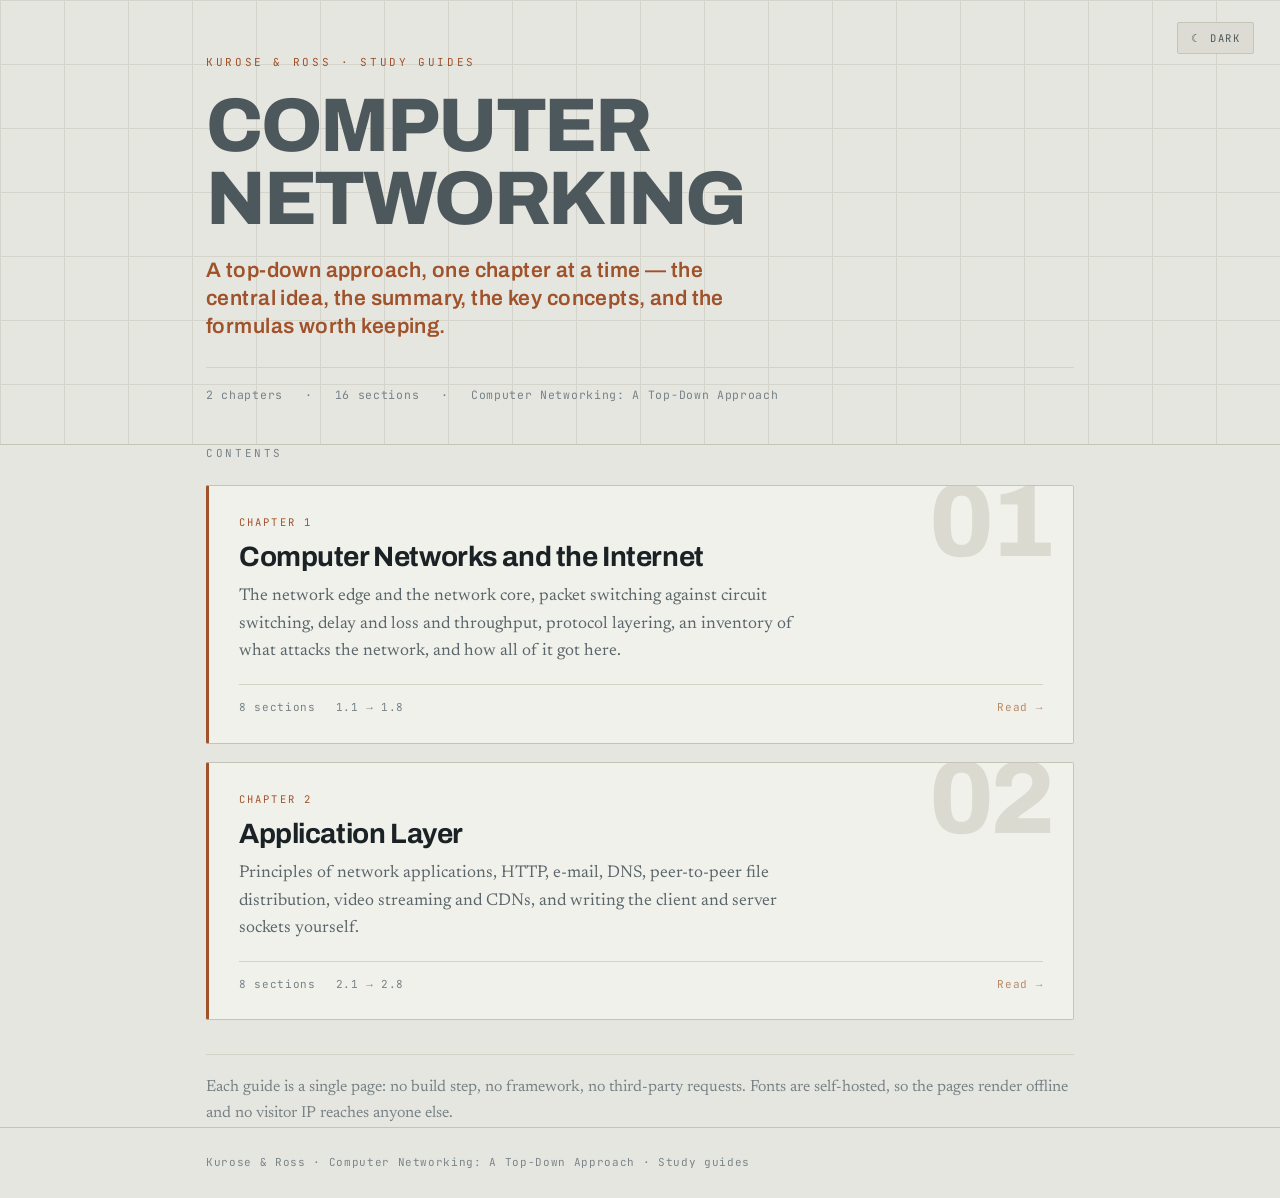
==== commit c2631ae9: "Make the masthead heroes legible The ghost titles sat at 1.20:1 against the background in both theme" ====
--- a/index.html
+++ b/index.html
@@ -72,7 +72,7 @@
   --text-dim:#6b797f;
   --text-nav:#93a2a8;
   --text-footer:#5c696e;
-  --ghost-title:#1c272d;
+  --ghost-title:#93a2a8;
   --ghost-numeral:#16201f;
   --grid-line:#1a252b;
 }
@@ -93,7 +93,7 @@
   --text-dim:#788286;
   --text-nav:#4d585c;
   --text-footer:#7b8589;
-  --ghost-title:#d4d3c9;
+  --ghost-title:#4d585c;
   --ghost-numeral:#dbdad0;
   --grid-line:#d5d4ca;
 }
